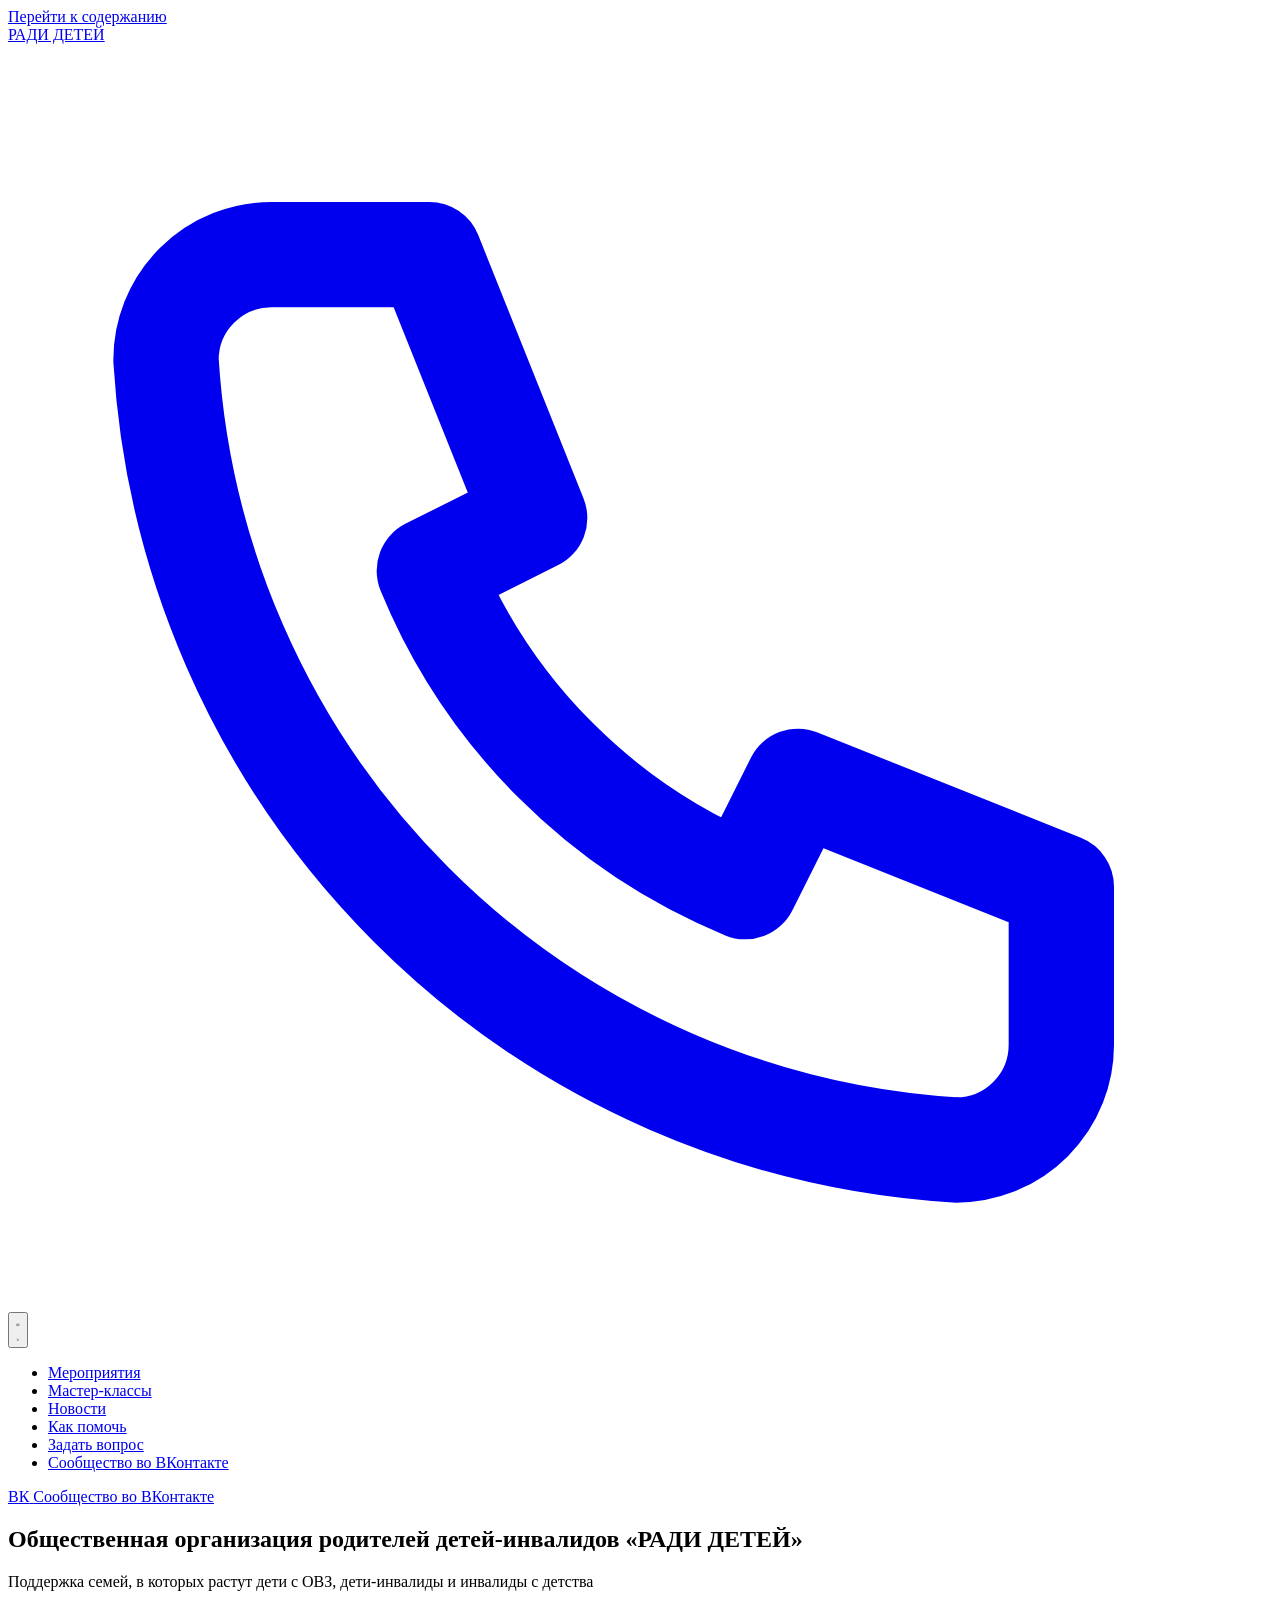
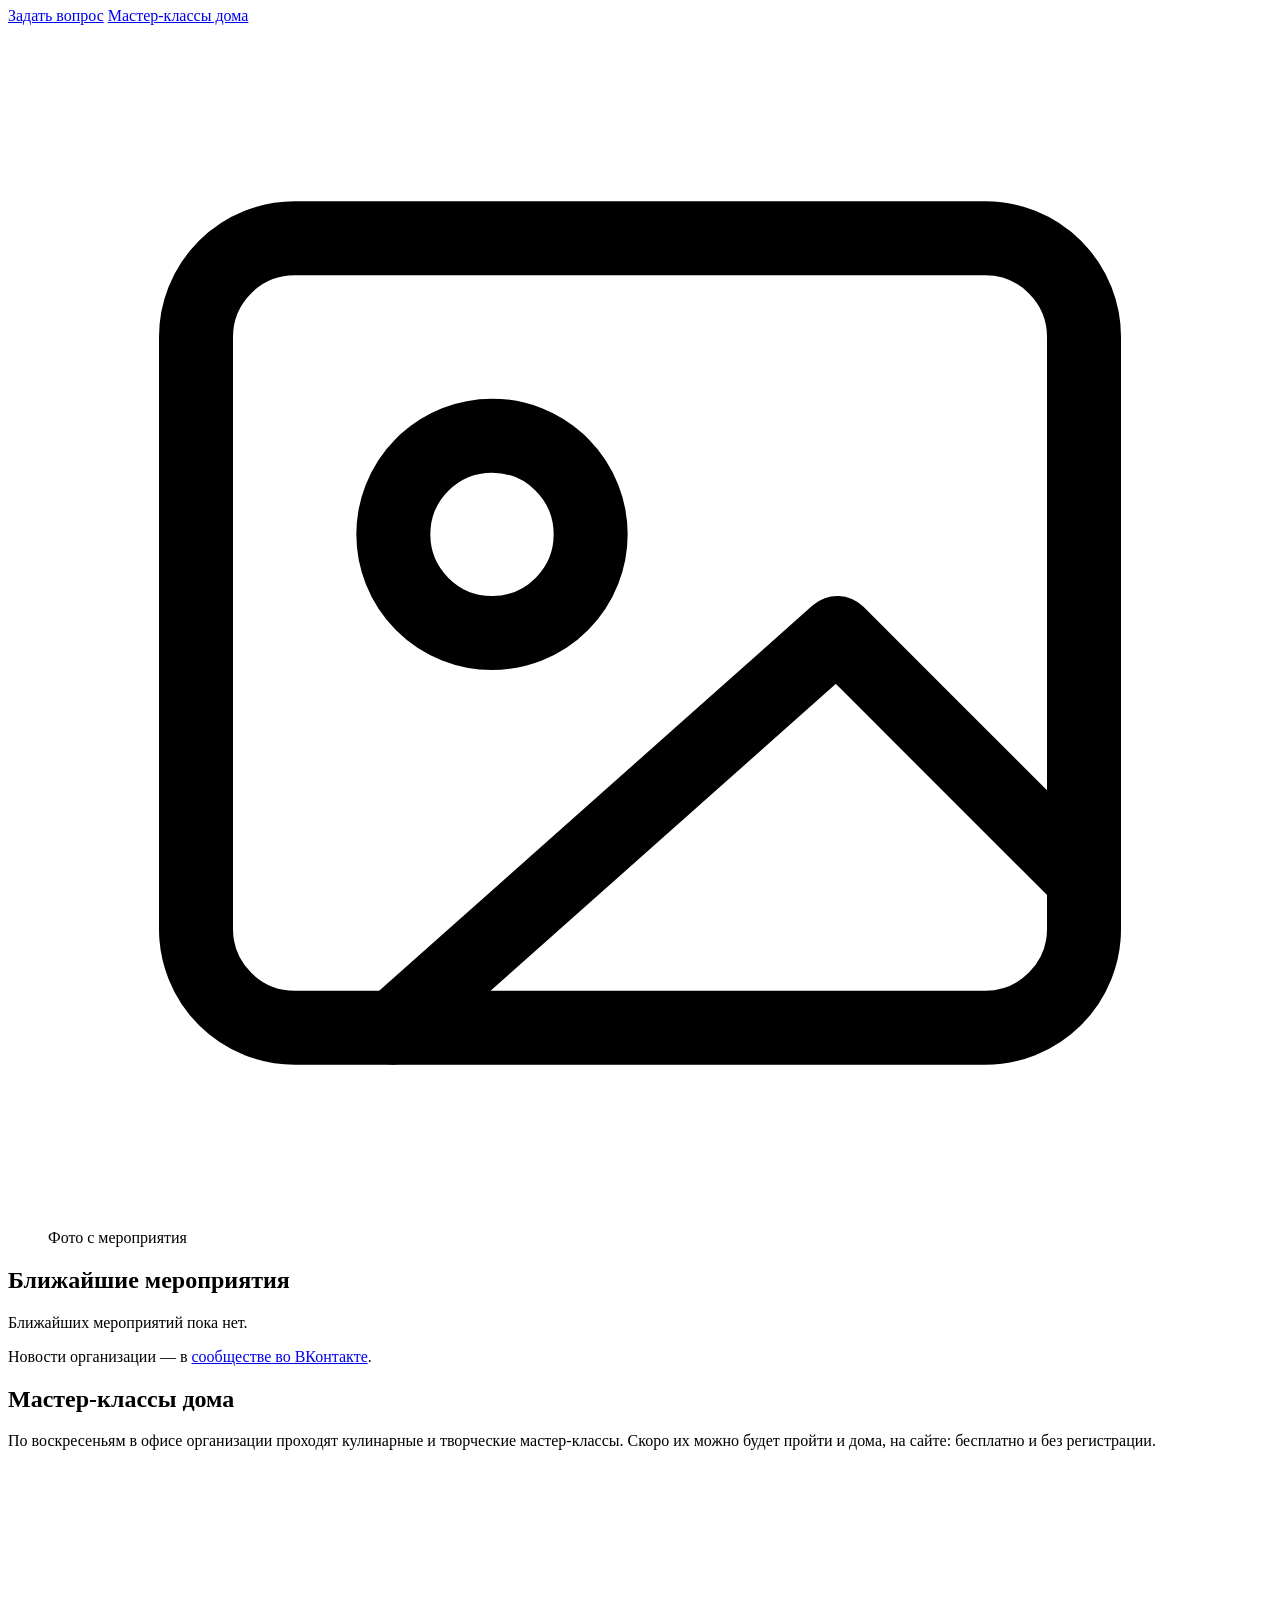
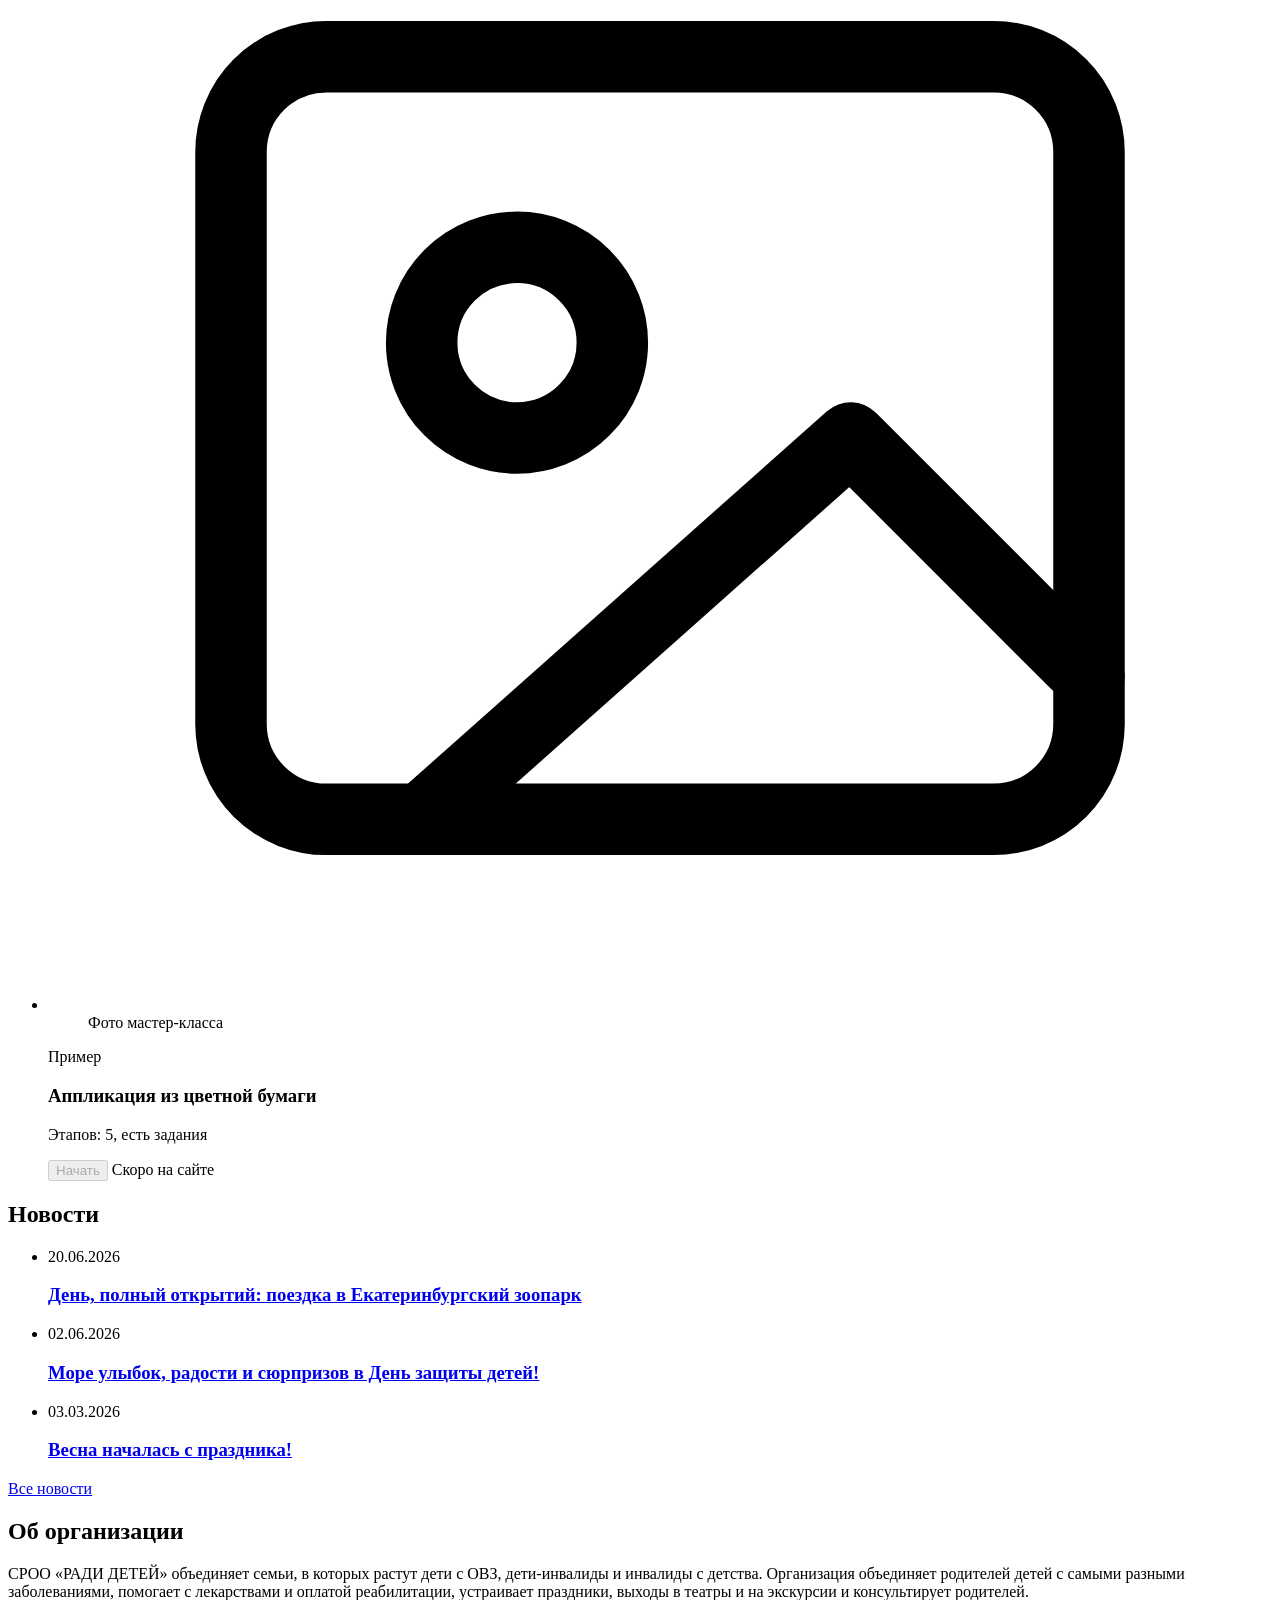
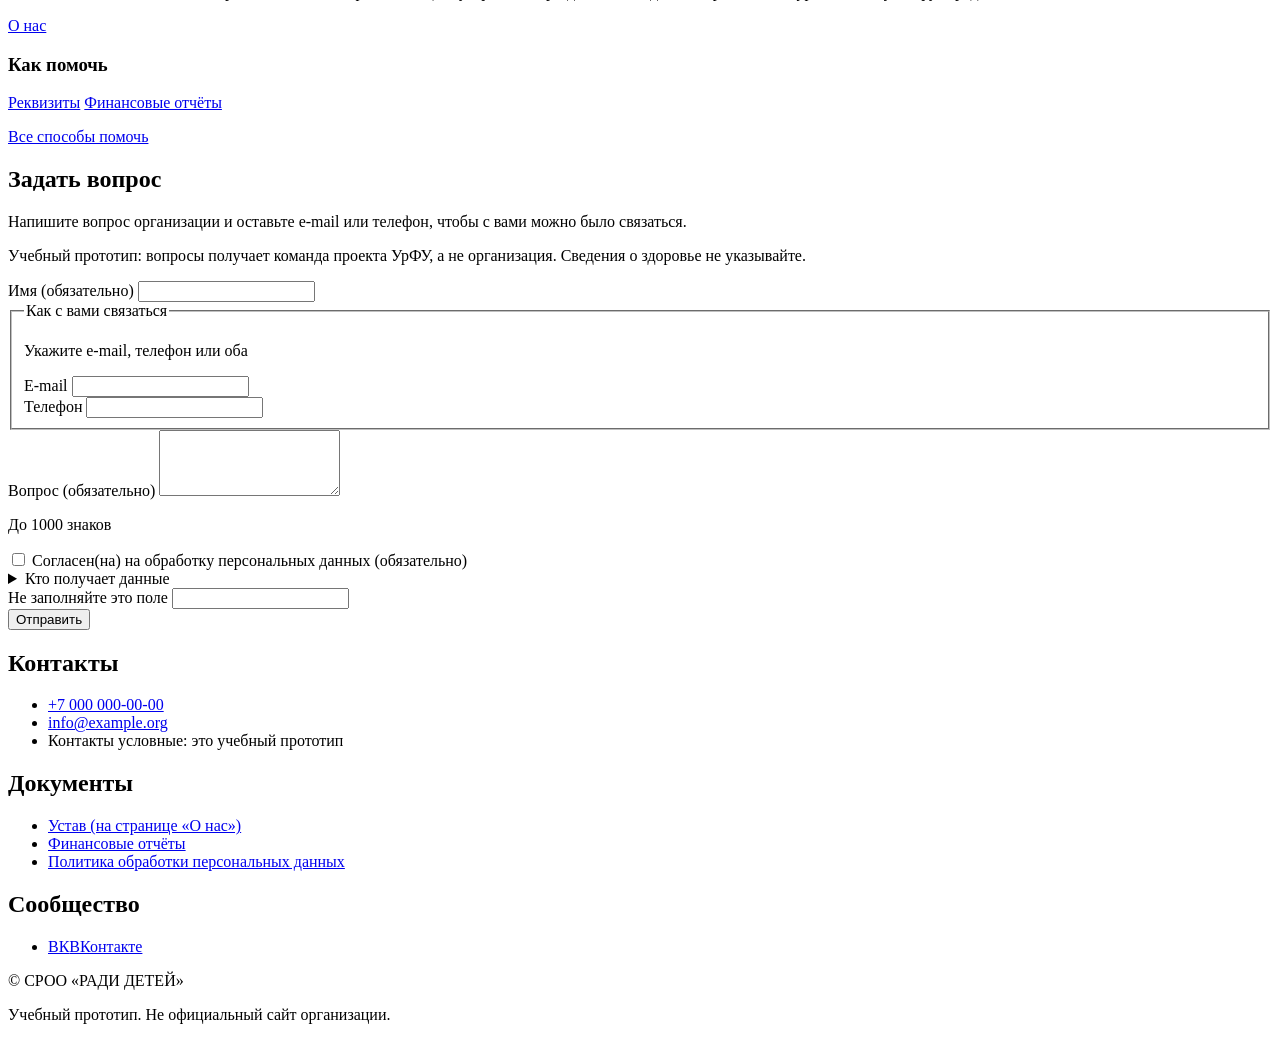
==== index.html @ 9aef6f82 "Итерация 4: форма отправляет вопрос в Google Таблицу и письмом, правила R5 и R6 Co-Authored-By: Clau" ====
<!doctype html>
<html lang="ru" class="no-js">
<head>
  <meta charset="utf-8">
  <meta name="viewport" content="width=device-width, initial-scale=1">
  <meta name="robots" content="noindex">
  <title>РАДИ ДЕТЕЙ — общественная организация родителей детей-инвалидов (учебный прототип)</title>
  <meta name="description" content="Учебный прототип главной страницы СРОО «РАДИ ДЕТЕЙ»: о поддержке семей, мастер-классах, новостях и форма вопроса.">
  <link rel="preload" href="fonts/golos-cyrillic.woff2" as="font" type="font/woff2" crossorigin>
  <link rel="icon" href="favicon.svg" type="image/svg+xml">
  <link rel="stylesheet" href="styles.css">
  <script>document.documentElement.classList.replace('no-js', 'js');</script>
  <script src="script.js" defer></script>
</head>
<body>
  <a class="skip-link" href="#main">Перейти к содержанию</a>

  <!-- 5.1 Шапка -->
  <header class="header" id="top">
    <div class="container header__bar">
      <a class="logo" href="#top">РАДИ ДЕТЕЙ</a>
      <a class="icon-button header__call" href="tel:+70000000000" aria-label="Позвонить: +7 000 000-00-00">
        <svg viewBox="0 0 24 24" fill="none" stroke="currentColor" stroke-width="2" stroke-linecap="round" stroke-linejoin="round" aria-hidden="true"><path d="M5 4h3l2 5-2 1a11 11 0 0 0 6 6l1-2 5 2v3a2 2 0 0 1-2 2A16 16 0 0 1 3 6a2 2 0 0 1 2-2z"/></svg>
      </a>
      <button class="icon-button menu-button" type="button" aria-expanded="false" aria-controls="nav" aria-label="Меню">
        <svg class="menu-button__open" viewBox="0 0 24 24" fill="none" stroke="currentColor" stroke-width="2" stroke-linecap="round" aria-hidden="true"><path d="M4 7h16M4 12h16M4 17h16"/></svg>
        <svg class="menu-button__close" viewBox="0 0 24 24" fill="none" stroke="currentColor" stroke-width="2" stroke-linecap="round" aria-hidden="true" hidden><path d="M6 6l12 12M18 6L6 18"/></svg>
      </button>
      <nav class="nav" id="nav" aria-label="Разделы страницы">
        <ul class="nav__list">
          <li><a href="#meropriyatiya">Мероприятия</a></li>
          <li><a href="#master-klassy">Мастер-классы</a></li>
          <li><a href="#novosti">Новости</a></li>
          <li><a class="nav__help" href="#pomoch">Как помочь</a></li>
          <li><a href="#vopros">Задать вопрос</a></li>
          <li class="nav__vk"><a href="https://vk.com/sroo_radi_detey">Сообщество во ВКонтакте</a></li>
        </ul>
      </nav>
      <a class="header__vk vk-link" href="https://vk.com/sroo_radi_detey">
        <span class="vk-badge" aria-hidden="true">ВК</span>
        <span class="visually-hidden">Сообщество во ВКонтакте</span>
      </a>
    </div>
  </header>

  <main id="main">
    <!-- 5.3 Первый экран -->
    <section class="container hero" aria-labelledby="hero-title">
      <div class="hero__text">
        <h1 id="hero-title">Общественная организация родителей <span class="nowrap">детей-инвалидов</span> <span class="nowrap">«РАДИ ДЕТЕЙ»</span></h1>
        <p class="muted text">Поддержка семей, в которых растут дети с ОВЗ, дети-инвалиды и инвалиды с детства</p>
        <div class="hero__actions">
          <a class="button button--primary button--wide-mobile" href="#vopros">Задать вопрос</a>
          <a class="button button--secondary button--wide-mobile" href="#master-klassy">Мастер-классы дома</a>
        </div>
      </div>
      <figure class="photo">
        <svg viewBox="0 0 24 24" fill="none" stroke="currentColor" stroke-width="1.5" stroke-linecap="round" stroke-linejoin="round" aria-hidden="true"><rect x="3" y="4" width="18" height="16" rx="2"/><circle cx="9" cy="10" r="2"/><path d="M21 17l-5-5-9 8"/></svg>
        <figcaption class="small">Фото с мероприятия</figcaption>
      </figure>
    </section>

    <!-- 5.4 Раздел: пустое состояние -->
    <section class="container" id="meropriyatiya" aria-labelledby="events-title">
      <h2 class="section__title" id="events-title">Ближайшие мероприятия</h2>
      <div class="empty">
        <p>Ближайших мероприятий пока нет.</p>
        <p>Новости организации — в <a href="https://vk.com/sroo_radi_detey">сообществе во ВКонтакте</a>.</p>
      </div>
    </section>

    <!-- 5.4 Раздел с карточкой мастер-класса -->
    <section class="container" id="master-klassy" aria-labelledby="mk-title">
      <h2 class="section__title" id="mk-title">Мастер-классы дома</h2>
      <p class="text section__lead">По воскресеньям в офисе организации проходят кулинарные и творческие мастер-классы. Скоро их можно будет пройти и дома, на сайте: бесплатно и без регистрации.</p>
      <ul class="cards">
        <li class="card">
          <figure class="photo">
            <svg viewBox="0 0 24 24" fill="none" stroke="currentColor" stroke-width="1.5" stroke-linecap="round" stroke-linejoin="round" aria-hidden="true"><rect x="3" y="4" width="18" height="16" rx="2"/><circle cx="9" cy="10" r="2"/><path d="M21 17l-5-5-9 8"/></svg>
            <figcaption class="small">Фото мастер-класса</figcaption>
          </figure>
          <span class="card__label small">Пример</span>
          <h3>Аппликация из цветной бумаги</h3>
          <p class="small muted">Этапов: 5, есть задания</p>
          <div class="card__action">
            <button class="button button--secondary" type="button" disabled>Начать</button>
            <span class="small muted">Скоро на сайте</span>
          </div>
        </li>
      </ul>
    </section>

    <div class="container split">
      <!-- 5.4 Раздел: список новостей -->
      <section id="novosti" aria-labelledby="news-title">
        <h2 class="section__title" id="news-title">Новости</h2>
        <ul class="news">
          <li class="news__item">
            <time class="small muted" datetime="2026-06-20">20.06.2026</time>
            <h3><a href="http://deti-invalid.ru/news/%d0%b4%d0%b5%d0%bd%d1%8c-%d0%bf%d0%be%d0%bb%d0%bd%d1%8b%d0%b9-%d0%be%d1%82%d0%ba%d1%80%d1%8b%d1%82%d0%b8%d0%b9-%d0%bf%d0%be%d0%b5%d0%b7%d0%b4%d0%ba%d0%b0-%d0%b2-%d0%b5%d0%ba%d0%b0%d1%82%d0%b5%d1%80/">День, полный открытий: поездка в Екатеринбургский зоопарк</a></h3>
          </li>
          <li class="news__item">
            <time class="small muted" datetime="2026-06-02">02.06.2026</time>
            <h3><a href="http://deti-invalid.ru/news/more-ulybok-radosti-i-syurprizov-v-den-zashhity-detej/">Море улыбок, радости и сюрпризов в День защиты детей!</a></h3>
          </li>
          <li class="news__item">
            <time class="small muted" datetime="2026-03-03">03.03.2026</time>
            <h3><a href="http://deti-invalid.ru/news/vesna-nachalas-s-prazdnika/">Весна началась с праздника!</a></h3>
          </li>
        </ul>
        <p class="section__more"><a href="http://deti-invalid.ru/category/news/">Все новости</a></p>
      </section>

      <!-- 5.6 Блок «Об организации» -->
      <section class="about" id="ob-organizacii" aria-labelledby="about-title">
        <h2 id="about-title">Об организации</h2>
        <p class="text">СРОО «РАДИ ДЕТЕЙ» объединяет семьи, в которых растут дети с ОВЗ, дети-инвалиды и инвалиды с детства. Организация объединяет родителей детей с самыми разными заболеваниями, помогает с лекарствами и оплатой реабилитации, устраивает праздники, выходы в театры и на экскурсии и консультирует родителей.</p>
        <p><a href="http://deti-invalid.ru/about/">О нас</a></p>
        <h3 id="pomoch">Как помочь</h3>
        <p class="about__links">
          <a href="http://deti-invalid.ru/rekvizity/">Реквизиты</a>
          <a href="http://deti-invalid.ru/finansovye-otchyoty/">Финансовые отчёты</a>
        </p>
        <a class="button button--primary" href="http://deti-invalid.ru/help/">Все способы помочь</a>
      </section>
    </div>

    <!-- 5.7 Форма «Задать вопрос» -->
    <section class="container question" id="vopros" aria-labelledby="q-title">
      <div class="question__intro">
        <h2 id="q-title">Задать вопрос</h2>
        <p class="text">Напишите вопрос организации и оставьте e-mail или телефон, чтобы с вами можно было связаться.</p>
        <p class="text small muted">Учебный прототип: вопросы получает команда проекта УрФУ, а не организация. Сведения о здоровье не указывайте.</p>
      </div>

      <form class="form" id="question-form" novalidate>
        <div class="field">
          <label for="name">Имя <span class="small muted">(обязательно)</span></label>
          <input class="input" id="name" name="name" type="text" autocomplete="name" maxlength="100" required>
          <p class="error" id="name-error" hidden></p>
        </div>

        <fieldset class="contacts" aria-describedby="contacts-hint">
          <legend>Как с вами связаться</legend>
          <p class="field__hint small" id="contacts-hint">Укажите e-mail, телефон или оба</p>
          <div class="contacts__fields">
            <div class="field">
              <label for="email">E-mail</label>
              <input class="input" id="email" name="email" type="email" autocomplete="email" inputmode="email" maxlength="254">
              <p class="error" id="email-error" hidden></p>
            </div>
            <div class="field">
              <label for="phone">Телефон</label>
              <input class="input" id="phone" name="phone" type="tel" autocomplete="tel" inputmode="tel" maxlength="30">
              <p class="error" id="phone-error" hidden></p>
            </div>
          </div>
          <p class="error" id="contacts-error" hidden></p>
        </fieldset>

        <div class="field">
          <label for="message">Вопрос <span class="small muted">(обязательно)</span></label>
          <textarea class="input" id="message" name="message" rows="4" maxlength="1000" required aria-describedby="message-hint"></textarea>
          <p class="field__hint small" id="message-hint">До 1000 знаков</p>
          <p class="error" id="message-error" hidden></p>
        </div>

        <div class="field">
          <div class="consent">
            <input type="checkbox" id="consent" name="consent" value="yes" required>
            <label for="consent">Согласен(на) на обработку персональных данных <span class="small muted">(обязательно)</span></label>
          </div>
          <details class="details small">
            <summary>Кто получает данные</summary>
            <p>Вопросы получает команда учебного проекта УрФУ, а не организация. Данные нужны только для проверки формы и удаляются после занятия.</p>
          </details>
          <p class="error" id="consent-error" hidden></p>
        </div>

        <div class="trap" aria-hidden="true">
          <label for="website">Не заполняйте это поле</label>
          <input id="website" name="website" type="text" tabindex="-1" autocomplete="off">
        </div>

        <button class="button button--primary button--wide-mobile" type="submit">Отправить</button>
        <div class="status" id="form-status" role="status" aria-live="polite"></div>
      </form>
    </section>
  </main>

  <!-- 5.8 Подвал -->
  <footer class="footer">
    <div class="container">
      <div class="footer__cols">
        <section aria-labelledby="f-contacts">
          <h2 class="h3" id="f-contacts">Контакты</h2>
          <ul>
            <li><a href="tel:+70000000000">+7 000 000-00-00</a></li>
            <li><a href="mailto:info@example.org">info@example.org</a></li>
            <li class="small muted">Контакты условные: это учебный прототип</li>
          </ul>
        </section>
        <section aria-labelledby="f-docs">
          <h2 class="h3" id="f-docs">Документы</h2>
          <ul>
            <li><a href="http://deti-invalid.ru/about/">Устав (на странице «О нас»)</a></li>
            <li><a href="http://deti-invalid.ru/finansovye-otchyoty/">Финансовые отчёты</a></li>
            <li><a href="http://deti-invalid.ru/politika-obrabotki-personalnyx-dannyx/">Политика обработки персональных данных</a></li>
          </ul>
        </section>
        <section aria-labelledby="f-community">
          <h2 class="h3" id="f-community">Сообщество</h2>
          <ul>
            <li><a class="vk-link" href="https://vk.com/sroo_radi_detey"><span class="vk-badge" aria-hidden="true">ВК</span>ВКонтакте</a></li>
          </ul>
        </section>
      </div>
      <div class="footer__bottom small">
        <p>© СРОО «РАДИ ДЕТЕЙ»</p>
        <p>Учебный прототип. Не официальный сайт организации.</p>
      </div>
    </div>
  </footer>
</body>
</html>
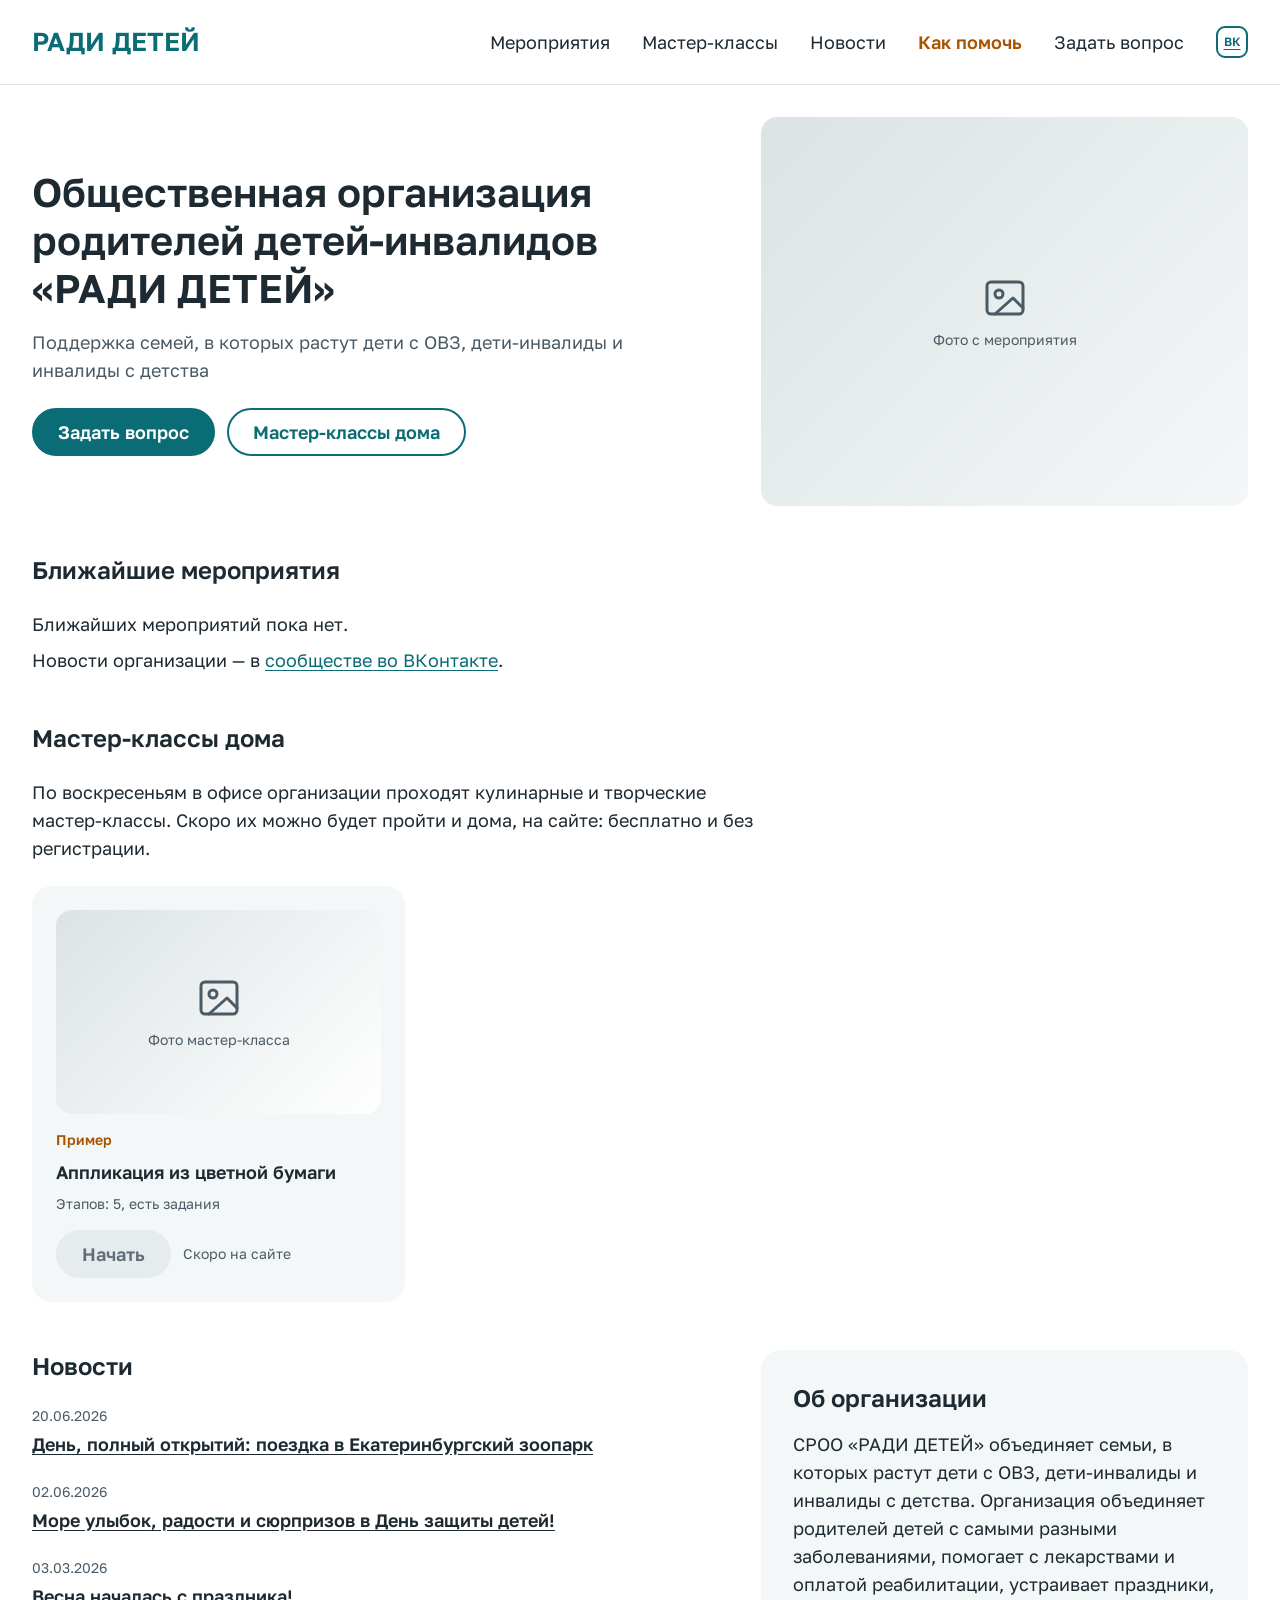
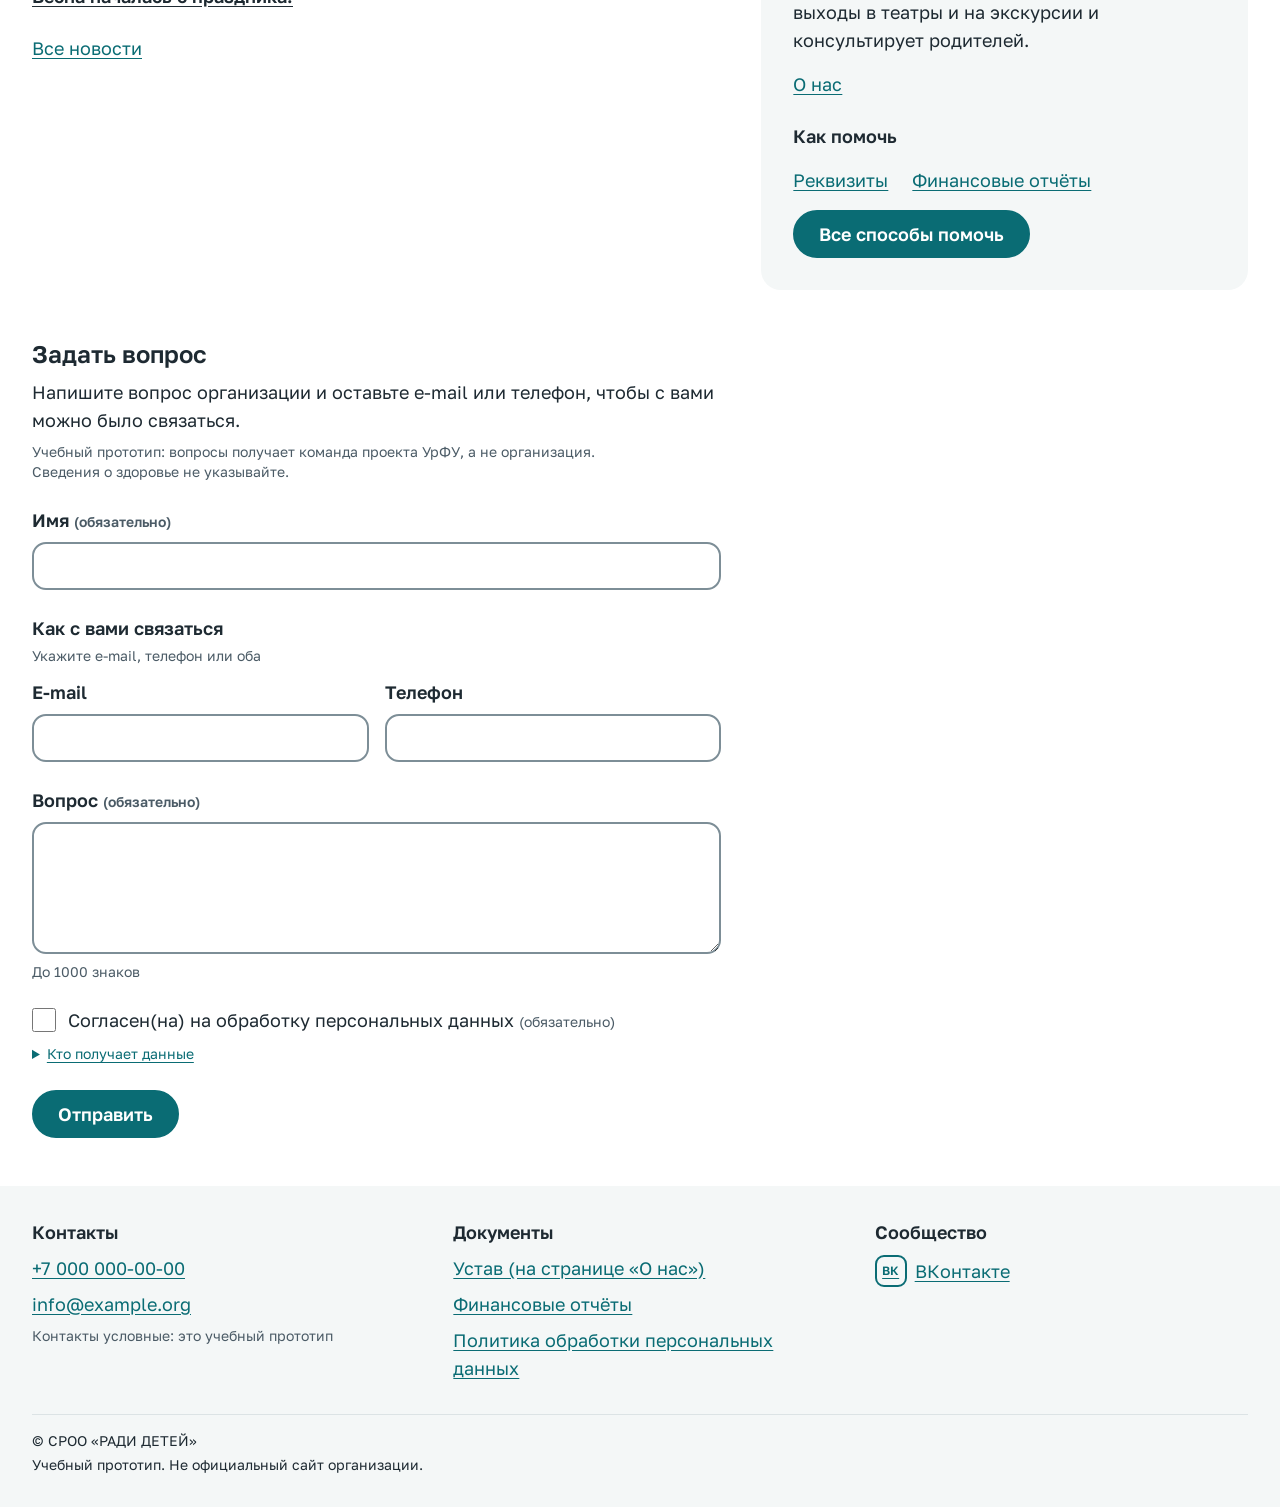
==== commit 7a21b679: "Итерации 2 и 3: компоненты, главная и исправления после проверки, правила R1–R4 Co-Authored-By: Clau" ====
--- a/index.html
+++ b/index.html
@@ -136,7 +136,7 @@
       <form class="form" id="question-form" novalidate>
         <div class="field">
           <label for="name">Имя <span class="small muted">(обязательно)</span></label>
-          <input class="input" id="name" name="name" type="text" autocomplete="name" maxlength="100" required>
+          <input class="input" id="name" name="name" type="text" autocomplete="name" required>
           <p class="error" id="name-error" hidden></p>
         </div>
 
@@ -146,12 +146,12 @@
           <div class="contacts__fields">
             <div class="field">
               <label for="email">E-mail</label>
-              <input class="input" id="email" name="email" type="email" autocomplete="email" inputmode="email" maxlength="254">
+              <input class="input" id="email" name="email" type="email" autocomplete="email" inputmode="email">
               <p class="error" id="email-error" hidden></p>
             </div>
             <div class="field">
               <label for="phone">Телефон</label>
-              <input class="input" id="phone" name="phone" type="tel" autocomplete="tel" inputmode="tel" maxlength="30">
+              <input class="input" id="phone" name="phone" type="tel" autocomplete="tel" inputmode="tel">
               <p class="error" id="phone-error" hidden></p>
             </div>
           </div>
--- a/styles.css
+++ b/styles.css
@@ -0,0 +1,893 @@
+/* Стандарт: STANDARD.md. Цвета только переменными из :root (раздел 4). */
+
+@font-face {
+  font-family: "Golos Text";
+  font-style: normal;
+  font-weight: 400 700;
+  font-display: swap;
+  src: url("fonts/golos-cyrillic.woff2") format("woff2");
+  unicode-range: U+0301, U+0400-045F, U+0490-0491, U+04B0-04B1, U+2116;
+}
+
+@font-face {
+  font-family: "Golos Text";
+  font-style: normal;
+  font-weight: 400 700;
+  font-display: swap;
+  src: url("fonts/golos-latin.woff2") format("woff2");
+  unicode-range: U+0000-00FF, U+0131, U+0152-0153, U+02BB-02BC, U+02C6, U+02DA, U+02DC, U+0304, U+0308, U+0329,
+    U+2000-206F, U+20AC, U+2122, U+2191, U+2193, U+2212, U+2215, U+FEFF, U+FFFD;
+}
+
+:root {
+  --main: #0A6C74;
+  --main-dark: #07535A;
+  --accent: #A85300;
+  --text: #1E2A32;
+  --text-muted: #4B5B66;
+  --border: #7D8E97;
+  --surface: #F4F7F7;
+  --line: #DCE3E5;
+  --success: #1B7A3A;
+  --success-bg: #E9F5EE;
+  --error: #B42318;
+  --error-bg: #FBEDEC;
+  --disabled-bg: #E6EBEC;
+  --disabled-text: #5F6E77;
+  --white: #FFFFFF;
+
+  --space-4: 0.25rem;
+  --space-8: 0.5rem;
+  --space-12: 0.75rem;
+  --space-16: 1rem;
+  --space-24: 1.5rem;
+  --space-32: 2rem;
+  --space-48: 3rem;
+
+  --radius-button: 24px;
+  --radius-card: 20px;
+  --radius-photo: 16px;
+  --radius-field: 14px;
+
+  --gutter: 16px;
+  --pad: 16px;
+
+  --font: "Golos Text", Arial, sans-serif;
+}
+
+@media (min-width: 768px) {
+  :root {
+    --gutter: 24px;
+    --pad: 32px;
+  }
+}
+
+@media (min-width: 1280px) {
+  :root {
+    --gutter: 48px;
+  }
+}
+
+/* ---------- основа ---------- */
+
+*,
+*::before,
+*::after {
+  box-sizing: border-box;
+}
+
+html {
+  -webkit-text-size-adjust: 100%;
+  text-size-adjust: 100%;
+}
+
+@media (prefers-reduced-motion: no-preference) {
+  html {
+    scroll-behavior: smooth;
+  }
+}
+
+body {
+  margin: 0;
+  background: var(--white);
+  color: var(--text);
+  font-family: var(--font);
+  font-size: 1rem;
+  line-height: 1.5rem;
+  font-weight: 400;
+  overflow-wrap: anywhere;
+}
+
+h1,
+h2,
+h3,
+p,
+ul,
+ol,
+figure,
+fieldset {
+  margin: 0;
+}
+
+ul {
+  padding: 0;
+  list-style: none;
+}
+
+img,
+svg {
+  display: block;
+}
+
+/* R1: атрибут hidden всегда скрывает элемент, правила display его не перебивают */
+[hidden] {
+  display: none !important;
+}
+
+/* R2: название и слова через дефис в заголовках не рвутся */
+.nowrap {
+  white-space: nowrap;
+}
+
+a {
+  color: var(--main);
+  text-decoration: underline;
+  text-underline-offset: 3px;
+}
+
+@media (hover: hover) {
+  a:hover {
+    color: var(--main-dark);
+  }
+}
+
+:focus-visible,
+.is-focus {
+  outline: 3px solid var(--main-dark);
+  outline-offset: 2px;
+}
+
+[id] {
+  scroll-margin-top: var(--space-16);
+}
+
+.visually-hidden {
+  position: absolute !important;
+  width: 1px;
+  height: 1px;
+  padding: 0;
+  margin: -1px;
+  overflow: hidden;
+  clip: rect(0 0 0 0);
+  white-space: nowrap;
+  border: 0;
+}
+
+.skip-link {
+  position: absolute;
+  left: var(--pad);
+  top: -100px;
+  z-index: 10;
+  padding: var(--space-8) var(--space-16);
+  background: var(--white);
+  border-radius: var(--radius-field);
+}
+
+.skip-link:focus {
+  top: var(--space-8);
+}
+
+.container {
+  width: 100%;
+  max-width: calc(1440px + 2 * var(--pad));
+  margin-inline: auto;
+  padding-inline: var(--pad);
+}
+
+/* ---------- типографика (раздел 3) ---------- */
+
+h1,
+.h1 {
+  font-size: 1.875rem;
+  line-height: 2.375rem;
+  font-weight: 600;
+}
+
+h2,
+.h2 {
+  font-size: 1.25rem;
+  line-height: 1.75rem;
+  font-weight: 600;
+}
+
+h3,
+.h3 {
+  font-size: 1rem;
+  line-height: 1.5rem;
+  font-weight: 600;
+}
+
+.small {
+  font-size: 0.875rem;
+  line-height: 1.25rem;
+}
+
+.muted {
+  color: var(--text-muted);
+}
+
+.text {
+  max-width: 66ch;
+}
+
+@media (min-width: 1024px) {
+  body {
+    font-size: 1.125rem;
+    line-height: 1.75rem;
+  }
+
+  h1,
+  .h1 {
+    font-size: 2.5rem;
+    line-height: 3rem;
+  }
+
+  h2,
+  .h2 {
+    font-size: 1.5rem;
+    line-height: 2rem;
+  }
+
+  h3,
+  .h3 {
+    font-size: 1.125rem;
+    line-height: 1.75rem;
+  }
+
+  .small {
+    font-size: 0.875rem;
+    line-height: 1.25rem;
+  }
+}
+
+/* ---------- 5.2 кнопка ---------- */
+
+.button {
+  display: inline-flex;
+  align-items: center;
+  justify-content: center;
+  gap: var(--space-8);
+  min-height: 48px;
+  padding: var(--space-8) var(--space-24);
+  border: 2px solid var(--main);
+  border-radius: var(--radius-button);
+  font: inherit;
+  font-weight: 600;
+  text-align: center;
+  text-decoration: none;
+  cursor: pointer;
+}
+
+.button--primary {
+  background: var(--main);
+  color: var(--white);
+}
+
+.button--secondary {
+  background: var(--white);
+  color: var(--main);
+}
+
+.button--primary:active,
+.button--primary.is-active {
+  background: var(--main-dark);
+  border-color: var(--main-dark);
+  color: var(--white);
+}
+
+.button--secondary:active,
+.button--secondary.is-active {
+  background: var(--surface);
+  color: var(--main);
+}
+
+@media (hover: hover) {
+  .button--primary:hover,
+  .button--primary.is-hover {
+    background: var(--main-dark);
+    border-color: var(--main-dark);
+    color: var(--white);
+  }
+
+  .button--secondary:hover,
+  .button--secondary.is-hover {
+    background: var(--surface);
+    color: var(--main);
+  }
+}
+
+.button:disabled,
+.button[aria-disabled="true"] {
+  background: var(--disabled-bg);
+  border-color: var(--disabled-bg);
+  color: var(--disabled-text);
+  cursor: not-allowed;
+}
+
+@media (max-width: 767px) {
+  .button--wide-mobile {
+    width: 100%;
+  }
+}
+
+/* ---------- 5.1 шапка ---------- */
+
+.header {
+  border-bottom: 1px solid var(--line);
+}
+
+.header__bar {
+  display: flex;
+  flex-wrap: wrap;
+  align-items: center;
+  column-gap: var(--space-8);
+  min-height: 60px;
+}
+
+.nav {
+  flex-basis: 100%;
+}
+
+.logo {
+  margin-right: auto;
+  color: var(--main);
+  font-size: 1.1875rem;
+  line-height: 1.5rem;
+  font-weight: 600;
+  text-decoration: none;
+  white-space: nowrap;
+}
+
+.icon-button {
+  display: inline-flex;
+  align-items: center;
+  justify-content: center;
+  width: 44px;
+  height: 44px;
+  padding: 0;
+  border: 0;
+  border-radius: var(--radius-field);
+  background: transparent;
+  color: var(--text);
+  cursor: pointer;
+}
+
+@media (hover: hover) {
+  .icon-button:hover {
+    background: var(--surface);
+    color: var(--text);
+  }
+}
+
+.icon-button svg {
+  width: 24px;
+  height: 24px;
+}
+
+.nav__list {
+  display: flex;
+  flex-direction: column;
+  padding-block: var(--space-8) var(--space-16);
+}
+
+.nav__list a {
+  display: block;
+  padding-block: var(--space-12);
+  color: var(--text);
+  text-decoration: none;
+}
+
+@media (hover: hover) {
+  .nav__list a:hover {
+    text-decoration: underline;
+  }
+}
+
+.nav__list .nav__help {
+  color: var(--accent);
+  font-weight: 600;
+}
+
+.vk-link {
+  display: inline-flex;
+  align-items: center;
+  gap: var(--space-8);
+}
+
+.vk-badge {
+  display: inline-flex;
+  align-items: center;
+  justify-content: center;
+  width: 32px;
+  height: 32px;
+  border: 2px solid currentColor;
+  border-radius: 9px;
+  font-size: 0.75rem;
+  line-height: 1;
+  font-weight: 600;
+}
+
+.header__vk {
+  display: none;
+}
+
+/* меню прячется, только если работает JS */
+.js .nav {
+  display: none;
+}
+
+.js .nav.is-open {
+  display: block;
+}
+
+.no-js .menu-button {
+  display: none;
+}
+
+@media (min-width: 1280px) {
+  .header__bar {
+    min-height: 84px;
+    gap: var(--space-32);
+  }
+
+  .logo {
+    font-size: 1.625rem;
+    line-height: 2rem;
+    margin-right: 0;
+  }
+
+  .js .nav,
+  .nav {
+    display: block;
+    flex-basis: auto;
+    margin-left: auto;
+  }
+
+  .nav__list {
+    flex-direction: row;
+    gap: var(--space-32);
+    padding: 0;
+  }
+
+  .nav__list a {
+    padding-block: var(--space-8);
+  }
+
+  .menu-button,
+  .header__call {
+    display: none;
+  }
+
+  .header__vk {
+    display: inline-flex;
+  }
+
+  .nav__vk {
+    display: none;
+  }
+}
+
+/* ---------- разделы и сетка ---------- */
+
+main {
+  display: flex;
+  flex-direction: column;
+  gap: var(--space-48);
+  padding-block: var(--space-32) var(--space-48);
+}
+
+.section__title {
+  margin-bottom: var(--space-24);
+}
+
+.section__more {
+  margin-top: var(--space-24);
+}
+
+.section__lead {
+  margin-bottom: var(--space-24);
+}
+
+
+
+.empty {
+  display: flex;
+  flex-direction: column;
+  gap: var(--space-8);
+}
+
+/* ---------- 5.3 первый экран ---------- */
+
+.hero {
+  display: grid;
+  gap: var(--space-24);
+}
+
+.hero__text {
+  display: flex;
+  flex-direction: column;
+  gap: var(--space-16);
+}
+
+.hero__actions {
+  display: flex;
+  flex-wrap: wrap;
+  gap: var(--space-12);
+  margin-top: var(--space-8);
+}
+
+.photo {
+  display: flex;
+  flex-direction: column;
+  align-items: center;
+  justify-content: center;
+  gap: var(--space-8);
+  aspect-ratio: 16 / 10;
+  border-radius: var(--radius-photo);
+  background: linear-gradient(135deg, var(--line) 0%, var(--surface) 100%);
+  color: var(--text-muted);
+}
+
+.photo svg {
+  width: 48px;
+  height: 48px;
+}
+
+@media (min-width: 1024px) {
+  .hero {
+    grid-template-columns: 7fr 5fr;
+    align-items: center;
+    gap: var(--gutter);
+  }
+
+  .hero .photo {
+    aspect-ratio: 5 / 4;
+  }
+}
+
+/* ---------- 5.5 карточки ---------- */
+
+.cards {
+  display: grid;
+  gap: var(--gutter);
+}
+
+@media (min-width: 768px) {
+  .cards {
+    grid-template-columns: repeat(2, minmax(0, 1fr));
+  }
+}
+
+@media (min-width: 1280px) {
+  .cards {
+    grid-template-columns: repeat(3, minmax(0, 1fr));
+  }
+}
+
+.card {
+  display: flex;
+  flex-direction: column;
+  gap: var(--space-8);
+  padding: var(--space-16);
+  border-radius: var(--radius-card);
+  background: var(--surface);
+}
+
+.card .photo {
+  margin-bottom: var(--space-8);
+  background: linear-gradient(135deg, var(--line) 0%, var(--white) 100%);
+}
+
+.card__label {
+  align-self: flex-start;
+  color: var(--accent);
+  font-weight: 600;
+}
+
+.card__action {
+  display: flex;
+  flex-wrap: wrap;
+  align-items: center;
+  gap: var(--space-12);
+  margin-top: var(--space-8);
+}
+
+@media (min-width: 1024px) {
+  .card {
+    padding: var(--space-24);
+  }
+}
+
+.news {
+  display: flex;
+  flex-direction: column;
+  gap: var(--space-24);
+}
+
+.news__item {
+  display: flex;
+  flex-direction: column;
+  gap: var(--space-4);
+}
+
+.news__item h3 a {
+  color: var(--text);
+}
+
+@media (hover: hover) {
+  .news__item h3 a:hover {
+    color: var(--main);
+  }
+}
+
+/* ---------- новости и 5.6 «Об организации» ---------- */
+
+.split {
+  display: grid;
+  gap: var(--space-48);
+}
+
+@media (min-width: 1280px) {
+  .split {
+    grid-template-columns: 7fr 5fr;
+    gap: var(--gutter);
+    align-items: start;
+  }
+}
+
+.about {
+  display: flex;
+  flex-direction: column;
+  gap: var(--space-16);
+  padding: 20px;
+  border-radius: var(--radius-card);
+  background: var(--surface);
+}
+
+.about__links {
+  display: flex;
+  flex-wrap: wrap;
+  gap: var(--space-8) var(--space-24);
+}
+
+.about h3 {
+  margin-top: var(--space-8);
+}
+
+.about .button {
+  align-self: flex-start;
+}
+
+@media (min-width: 1024px) {
+  .about {
+    padding: var(--space-32);
+  }
+}
+
+/* ---------- 5.7 форма ---------- */
+
+.question {
+  display: flex;
+  flex-direction: column;
+  gap: var(--space-24);
+}
+
+@media (min-width: 1280px) {
+  /* форма шириной 7 колонок из 12 */
+  .question .form {
+    width: calc((100% - 11 * var(--gutter)) * 7 / 12 + 6 * var(--gutter));
+  }
+}
+
+.question__intro {
+  display: flex;
+  flex-direction: column;
+  gap: var(--space-8);
+}
+
+.form {
+  display: flex;
+  flex-direction: column;
+  gap: var(--space-24);
+}
+
+.field {
+  display: flex;
+  flex-direction: column;
+  gap: var(--space-8);
+}
+
+.field label,
+.contacts legend {
+  font-weight: 600;
+}
+
+.field__hint {
+  color: var(--text-muted);
+}
+
+.input {
+  width: 100%;
+  min-height: 48px;
+  padding: var(--space-8) var(--space-12);
+  border: 2px solid var(--border);
+  border-radius: var(--radius-field);
+  background: var(--white);
+  color: var(--text);
+  font: inherit;
+}
+
+textarea.input {
+  min-height: 96px;
+  resize: vertical;
+}
+
+.input[aria-invalid="true"] {
+  border-color: var(--error);
+}
+
+.error {
+  display: flex;
+  align-items: flex-start;
+  gap: var(--space-8);
+  color: var(--error);
+}
+
+.error svg,
+.status svg {
+  flex: none;
+  width: 20px;
+  height: 20px;
+  margin-top: 2px;
+}
+
+.contacts {
+  display: flex;
+  flex-direction: column;
+  gap: var(--space-12);
+  min-width: 0;
+  padding: 0;
+  border: 0;
+}
+
+.contacts legend {
+  padding: 0;
+  margin-bottom: var(--space-4);
+}
+
+.contacts__fields {
+  display: grid;
+  gap: var(--space-16);
+}
+
+@media (min-width: 768px) {
+  .contacts__fields {
+    grid-template-columns: repeat(2, minmax(0, 1fr));
+  }
+}
+
+.consent {
+  display: flex;
+  align-items: flex-start;
+  gap: var(--space-12);
+}
+
+.consent input {
+  flex: none;
+  width: 24px;
+  height: 24px;
+  margin: 2px 0 0;
+  accent-color: var(--main);
+}
+
+.consent label {
+  font-weight: 400;
+}
+
+.details summary {
+  padding-block: 2px;
+  color: var(--main);
+  text-decoration: underline;
+  text-underline-offset: 3px;
+  cursor: pointer;
+}
+
+.details p {
+  margin-top: var(--space-8);
+}
+
+.form .button {
+  align-self: flex-start;
+}
+
+.status {
+  display: flex;
+  align-items: flex-start;
+  gap: var(--space-8);
+  padding: var(--space-12) var(--space-16);
+  border-radius: var(--radius-field);
+}
+
+.status:empty {
+  display: none;
+}
+
+.status--success {
+  background: var(--success-bg);
+  color: var(--success);
+}
+
+.status--error {
+  background: var(--error-bg);
+  color: var(--error);
+}
+
+.trap {
+  position: absolute;
+  left: -10000px;
+  width: 1px;
+  height: 1px;
+  overflow: hidden;
+}
+
+/* ---------- 5.8 подвал ---------- */
+
+.footer {
+  background: var(--surface);
+  padding-block: var(--space-32);
+}
+
+.footer__cols {
+  display: grid;
+  gap: var(--space-24);
+}
+
+.footer__cols ul {
+  display: flex;
+  flex-direction: column;
+  gap: var(--space-8);
+  margin-top: var(--space-8);
+}
+
+.footer__bottom {
+  display: flex;
+  flex-direction: column;
+  gap: var(--space-4);
+  margin-top: var(--space-32);
+  padding-top: var(--space-16);
+  border-top: 1px solid var(--line);
+}
+
+@media (min-width: 1024px) {
+  .footer__cols {
+    grid-template-columns: repeat(3, minmax(0, 1fr));
+    gap: var(--gutter);
+  }
+}
+
+/* ---------- витрина компонентов ---------- */
+
+.demo {
+  display: flex;
+  flex-direction: column;
+  gap: var(--space-16);
+  padding-block: var(--space-24);
+  border-bottom: 1px solid var(--line);
+}
+
+.demo__row {
+  display: flex;
+  flex-wrap: wrap;
+  gap: var(--space-16);
+  align-items: center;
+}
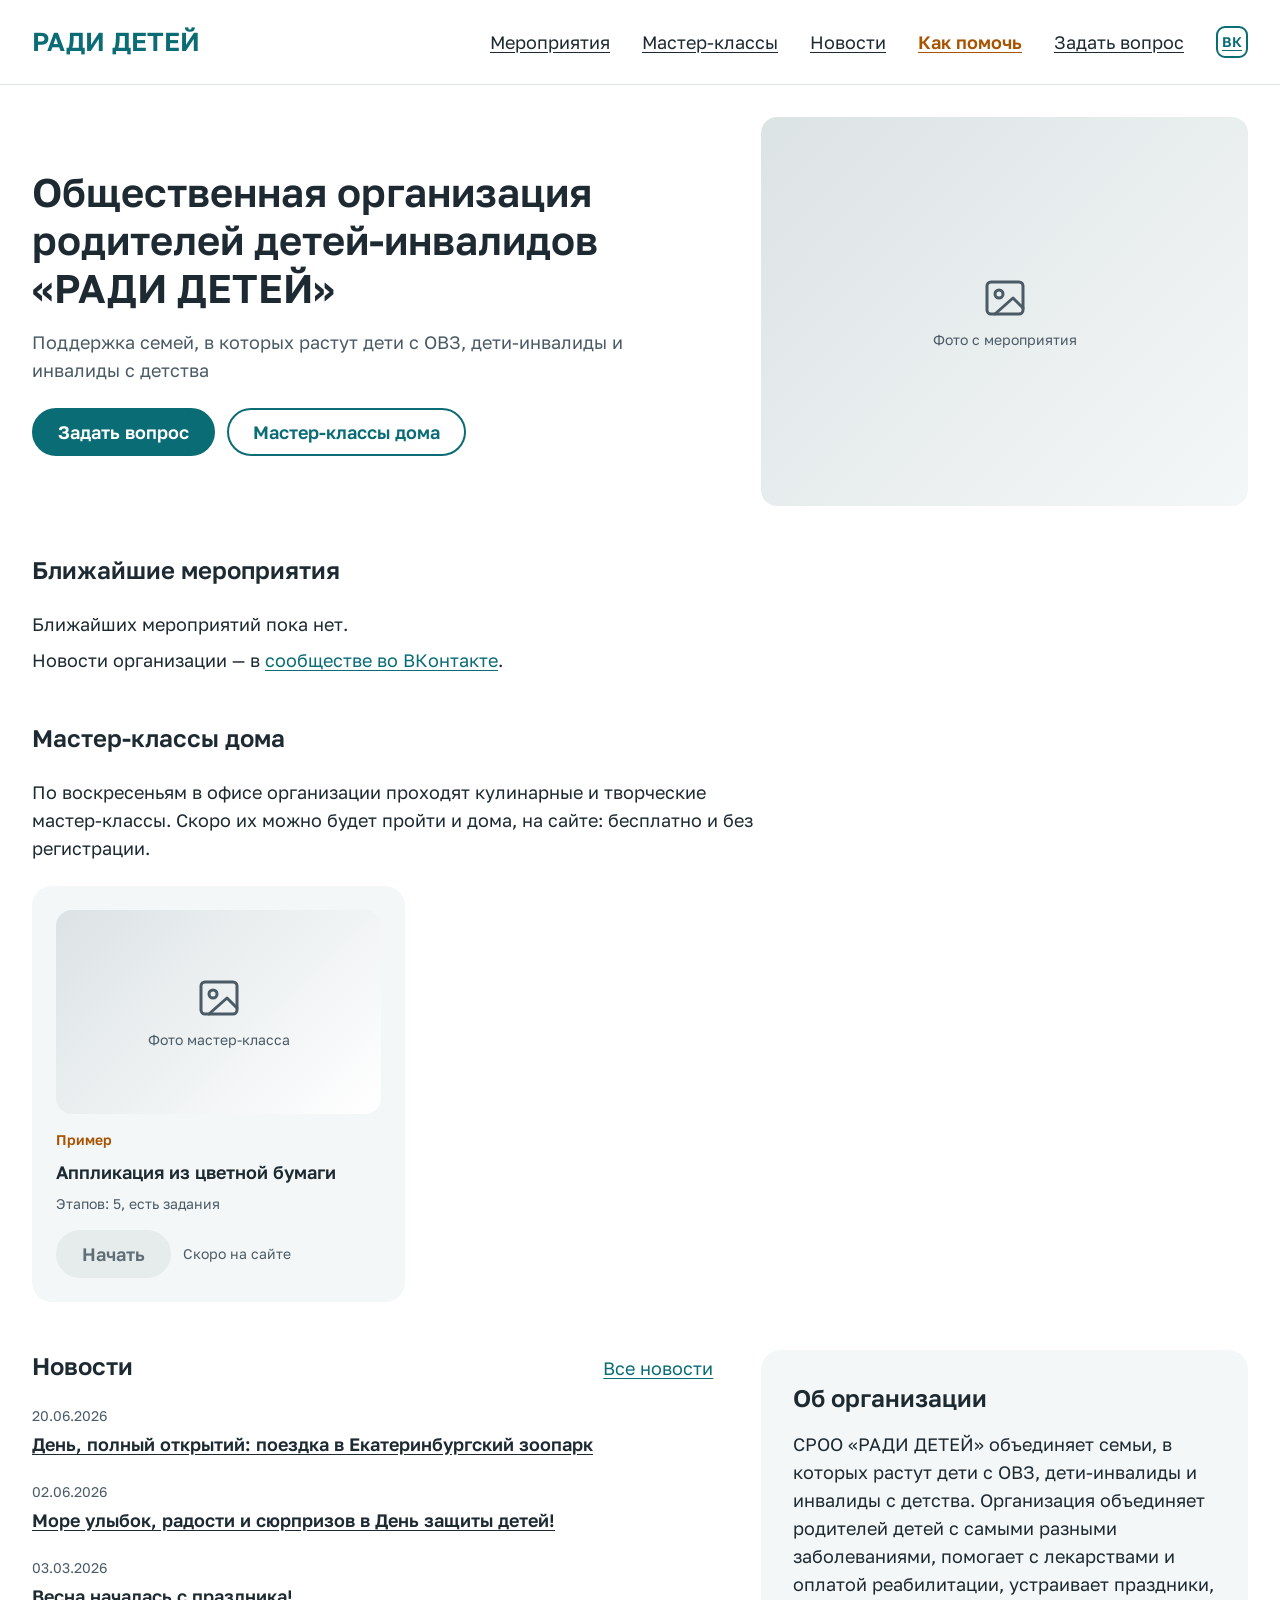
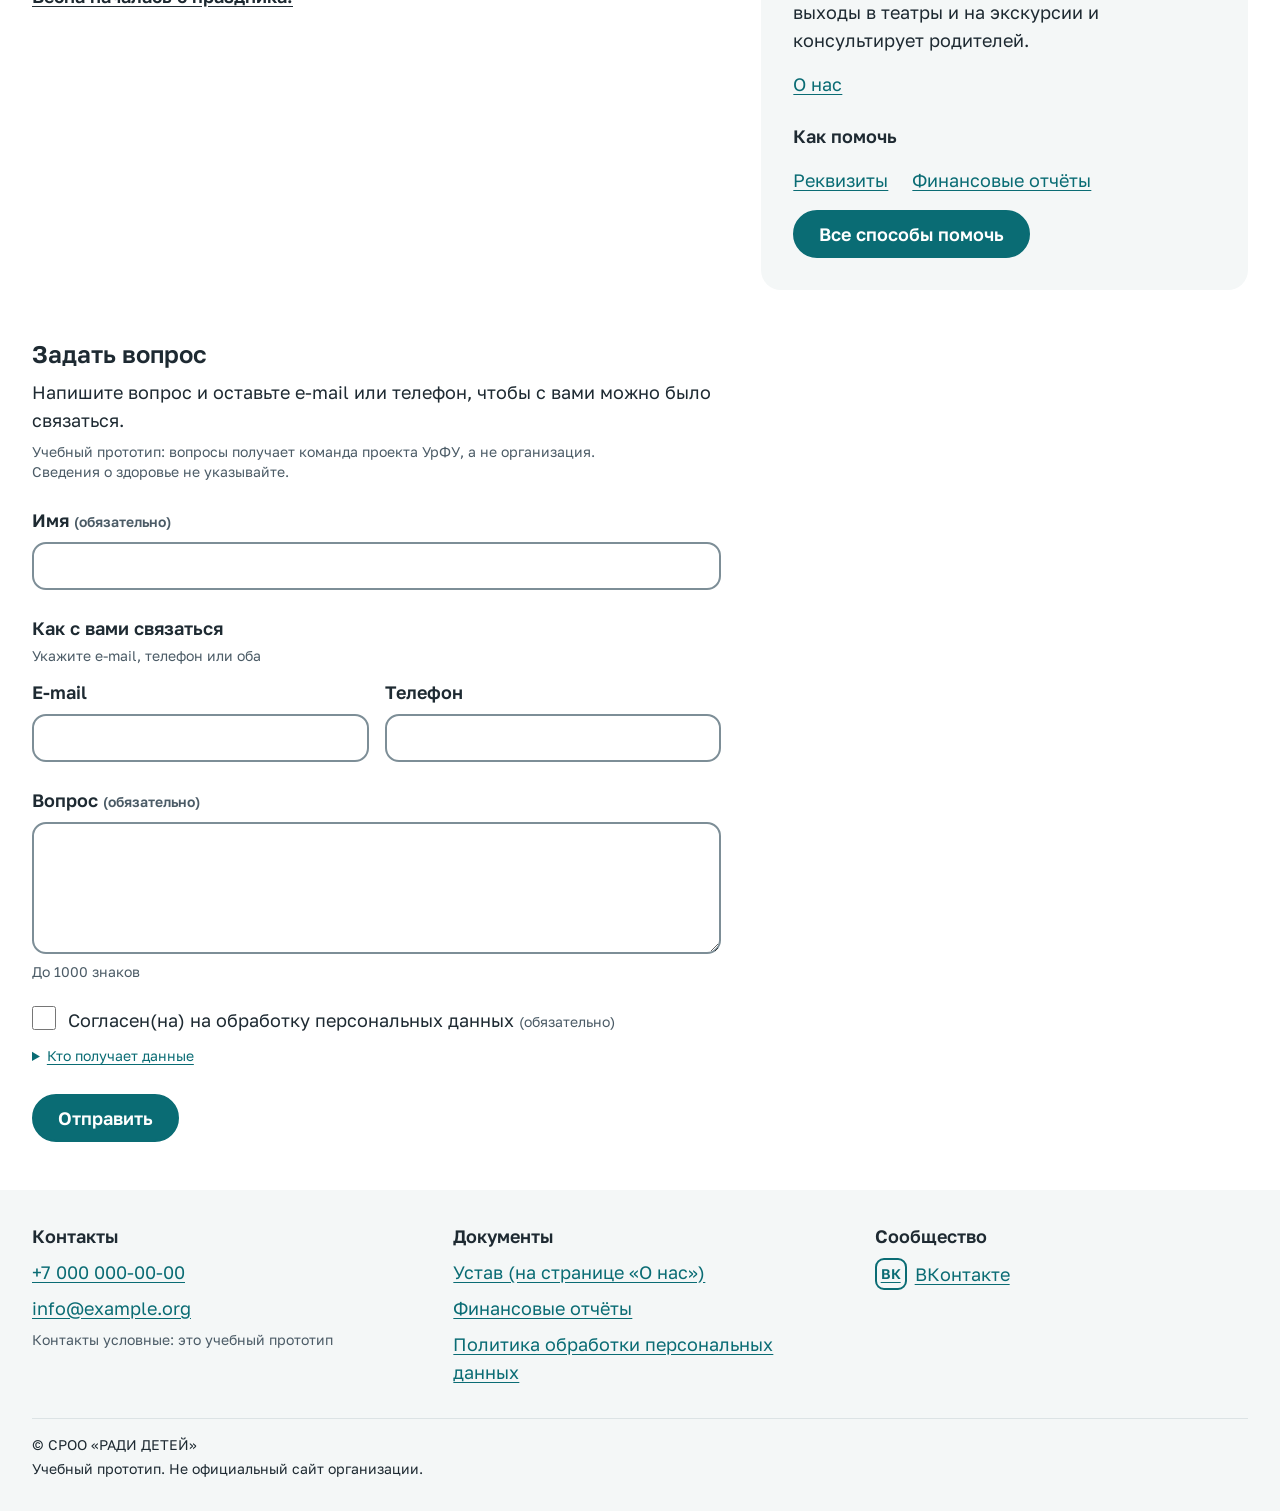
==== commit c0404519: "Итерация 8: исправления после проверки в новой сессии, правило R10 Проверка моделью Claude Haiku 5.5" ====
--- a/index.html
+++ b/index.html
@@ -93,7 +93,10 @@
     <div class="container split">
       <!-- 5.4 Раздел: список новостей -->
       <section id="novosti" aria-labelledby="news-title">
-        <h2 class="section__title" id="news-title">Новости</h2>
+        <div class="section__head">
+          <h2 class="section__title" id="news-title">Новости</h2>
+          <a class="section__more-top" href="http://deti-invalid.ru/category/news/">Все новости</a>
+        </div>
         <ul class="news">
           <li class="news__item">
             <time class="small muted" datetime="2026-06-20">20.06.2026</time>
@@ -129,14 +132,14 @@
     <section class="container question" id="vopros" aria-labelledby="q-title">
       <div class="question__intro">
         <h2 id="q-title">Задать вопрос</h2>
-        <p class="text">Напишите вопрос организации и оставьте e-mail или телефон, чтобы с вами можно было связаться.</p>
+        <p class="text">Напишите вопрос и оставьте e-mail или телефон, чтобы с вами можно было связаться.</p>
         <p class="text small muted">Учебный прототип: вопросы получает команда проекта УрФУ, а не организация. Сведения о здоровье не указывайте.</p>
       </div>
 
       <form class="form" id="question-form" novalidate>
         <div class="field">
           <label for="name">Имя <span class="small muted">(обязательно)</span></label>
-          <input class="input" id="name" name="name" type="text" autocomplete="name" required>
+          <input class="input" id="name" name="name" type="text" autocomplete="name" maxlength="100" required>
           <p class="error" id="name-error" hidden></p>
         </div>
 
@@ -146,12 +149,12 @@
           <div class="contacts__fields">
             <div class="field">
               <label for="email">E-mail</label>
-              <input class="input" id="email" name="email" type="email" autocomplete="email" inputmode="email">
+              <input class="input" id="email" name="email" type="email" autocomplete="email" inputmode="email" maxlength="254">
               <p class="error" id="email-error" hidden></p>
             </div>
             <div class="field">
               <label for="phone">Телефон</label>
-              <input class="input" id="phone" name="phone" type="tel" autocomplete="tel" inputmode="tel">
+              <input class="input" id="phone" name="phone" type="tel" autocomplete="tel" inputmode="tel" maxlength="30">
               <p class="error" id="phone-error" hidden></p>
             </div>
           </div>
--- a/styles.css
+++ b/styles.css
@@ -384,12 +384,11 @@
   display: block;
   padding-block: var(--space-12);
   color: var(--text);
-  text-decoration: none;
 }
 
 @media (hover: hover) {
   .nav__list a:hover {
-    text-decoration: underline;
+    color: var(--main);
   }
 }
 
@@ -412,7 +411,7 @@
   height: 32px;
   border: 2px solid currentColor;
   border-radius: 9px;
-  font-size: 0.75rem;
+  font-size: 0.875rem;
   line-height: 1;
   font-weight: 600;
 }
@@ -441,8 +440,6 @@
   }
 
   .logo {
-    font-size: 1.625rem;
-    line-height: 2rem;
     margin-right: 0;
   }
 
@@ -492,6 +489,32 @@
 
 .section__more {
   margin-top: var(--space-24);
+}
+
+.section__head {
+  display: flex;
+  align-items: baseline;
+  justify-content: space-between;
+  gap: var(--space-16);
+  margin-bottom: var(--space-24);
+}
+
+.section__head .section__title {
+  margin-bottom: 0;
+}
+
+.section__more-top {
+  display: none;
+}
+
+@media (min-width: 1024px) {
+  .section__more-top {
+    display: inline-block;
+  }
+
+  .section__head + .news + .section__more {
+    display: none;
+  }
 }
 
 .section__lead {
@@ -624,9 +647,25 @@
   color: var(--text);
 }
 
+/* R3: отдельно стоящая ссылка — строчный блок, её высота равна строке, а не размеру шрифта */
+.news__item h3 a,
+.section__more a,
+.about p > a,
+.about__links a,
+.footer__cols li > a:not(.vk-link) {
+  display: inline-block;
+}
+
 @media (hover: hover) {
   .news__item h3 a:hover {
     color: var(--main);
+  }
+}
+
+@media (min-width: 1024px) {
+  .logo {
+    font-size: 1.625rem;
+    line-height: 2rem;
   }
 }
 
@@ -746,9 +785,17 @@
 .error svg,
 .status svg {
   flex: none;
-  width: 20px;
-  height: 20px;
-  margin-top: 2px;
+  width: 16px;
+  height: 16px;
+  margin-top: var(--space-4);
+}
+
+@media (min-width: 1024px) {
+  .error svg,
+  .status svg {
+    width: 20px;
+    height: 20px;
+  }
 }
 
 .contacts {
@@ -786,7 +833,7 @@
   flex: none;
   width: 24px;
   height: 24px;
-  margin: 2px 0 0;
+  margin: 0;
   accent-color: var(--main);
 }
 
@@ -795,7 +842,7 @@
 }
 
 .details summary {
-  padding-block: 2px;
+  padding-block: var(--space-4);
   color: var(--main);
   text-decoration: underline;
   text-underline-offset: 3px;
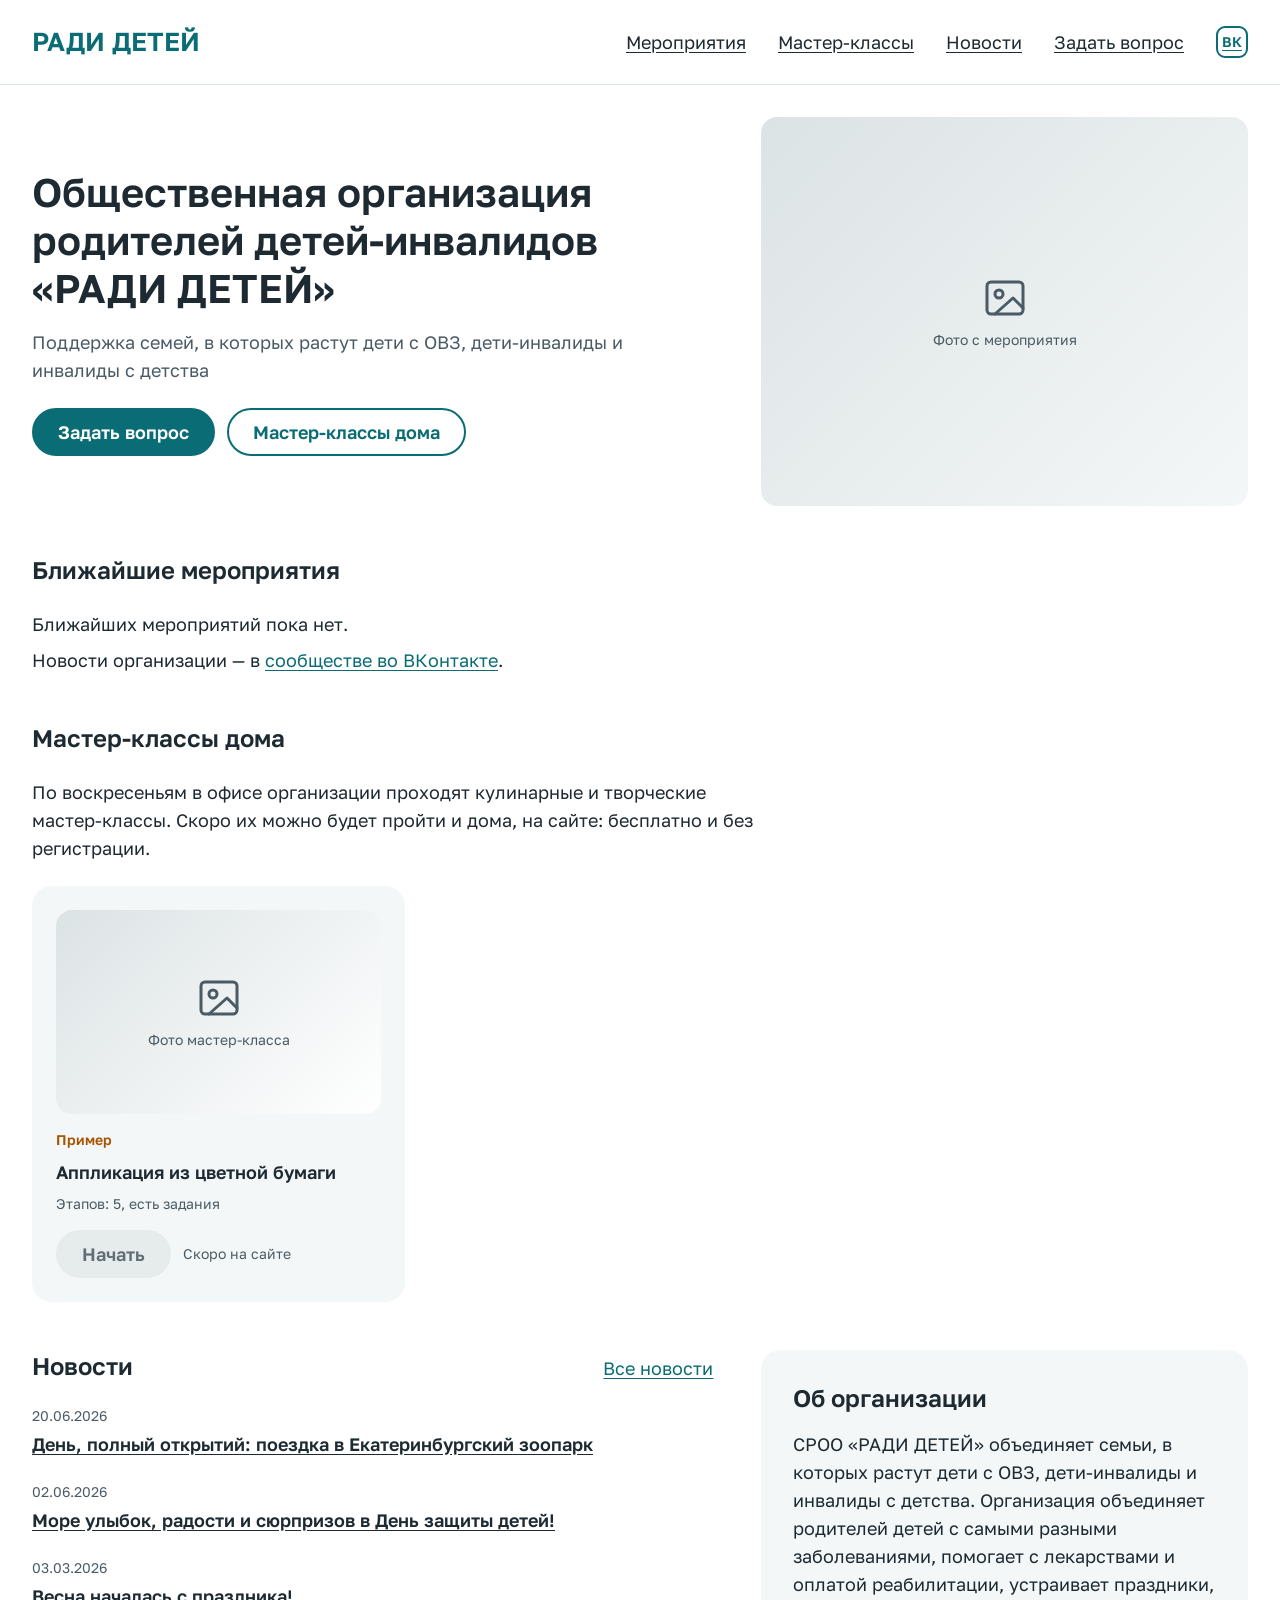
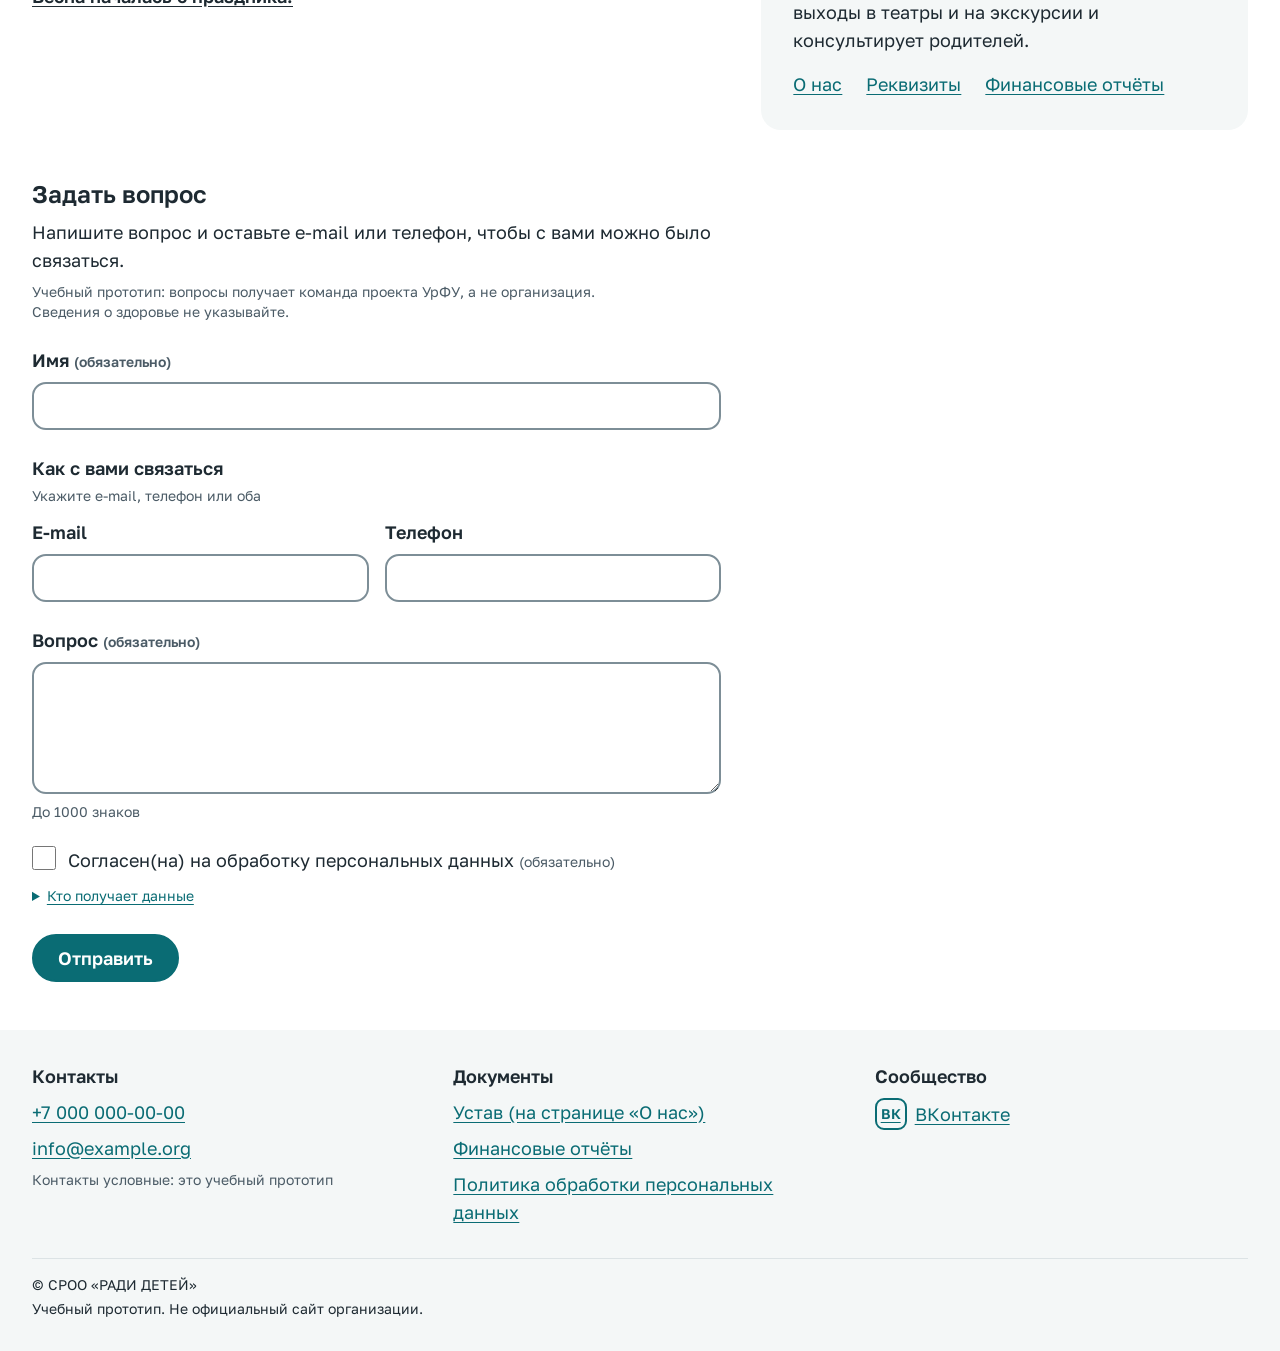
==== commit f41daa4c: "Итерация 9: без «Как помочь» по отзыву заказчика Из меню убран пункт «Как помочь», из блока «Об орга" ====
--- a/index.html
+++ b/index.html
@@ -31,7 +31,6 @@
           <li><a href="#meropriyatiya">Мероприятия</a></li>
           <li><a href="#master-klassy">Мастер-классы</a></li>
           <li><a href="#novosti">Новости</a></li>
-          <li><a class="nav__help" href="#pomoch">Как помочь</a></li>
           <li><a href="#vopros">Задать вопрос</a></li>
           <li class="nav__vk"><a href="https://vk.com/sroo_radi_detey">Сообщество во ВКонтакте</a></li>
         </ul>
@@ -118,13 +117,11 @@
       <section class="about" id="ob-organizacii" aria-labelledby="about-title">
         <h2 id="about-title">Об организации</h2>
         <p class="text">СРОО «РАДИ ДЕТЕЙ» объединяет семьи, в которых растут дети с ОВЗ, дети-инвалиды и инвалиды с детства. Организация объединяет родителей детей с самыми разными заболеваниями, помогает с лекарствами и оплатой реабилитации, устраивает праздники, выходы в театры и на экскурсии и консультирует родителей.</p>
-        <p><a href="http://deti-invalid.ru/about/">О нас</a></p>
-        <h3 id="pomoch">Как помочь</h3>
         <p class="about__links">
+          <a href="http://deti-invalid.ru/about/">О нас</a>
           <a href="http://deti-invalid.ru/rekvizity/">Реквизиты</a>
           <a href="http://deti-invalid.ru/finansovye-otchyoty/">Финансовые отчёты</a>
         </p>
-        <a class="button button--primary" href="http://deti-invalid.ru/help/">Все способы помочь</a>
       </section>
     </div>
 
--- a/styles.css
+++ b/styles.css
@@ -392,11 +392,6 @@
   }
 }
 
-.nav__list .nav__help {
-  color: var(--accent);
-  font-weight: 600;
-}
-
 .vk-link {
   display: inline-flex;
   align-items: center;
@@ -699,14 +694,6 @@
   gap: var(--space-8) var(--space-24);
 }
 
-.about h3 {
-  margin-top: var(--space-8);
-}
-
-.about .button {
-  align-self: flex-start;
-}
-
 @media (min-width: 1024px) {
   .about {
     padding: var(--space-32);
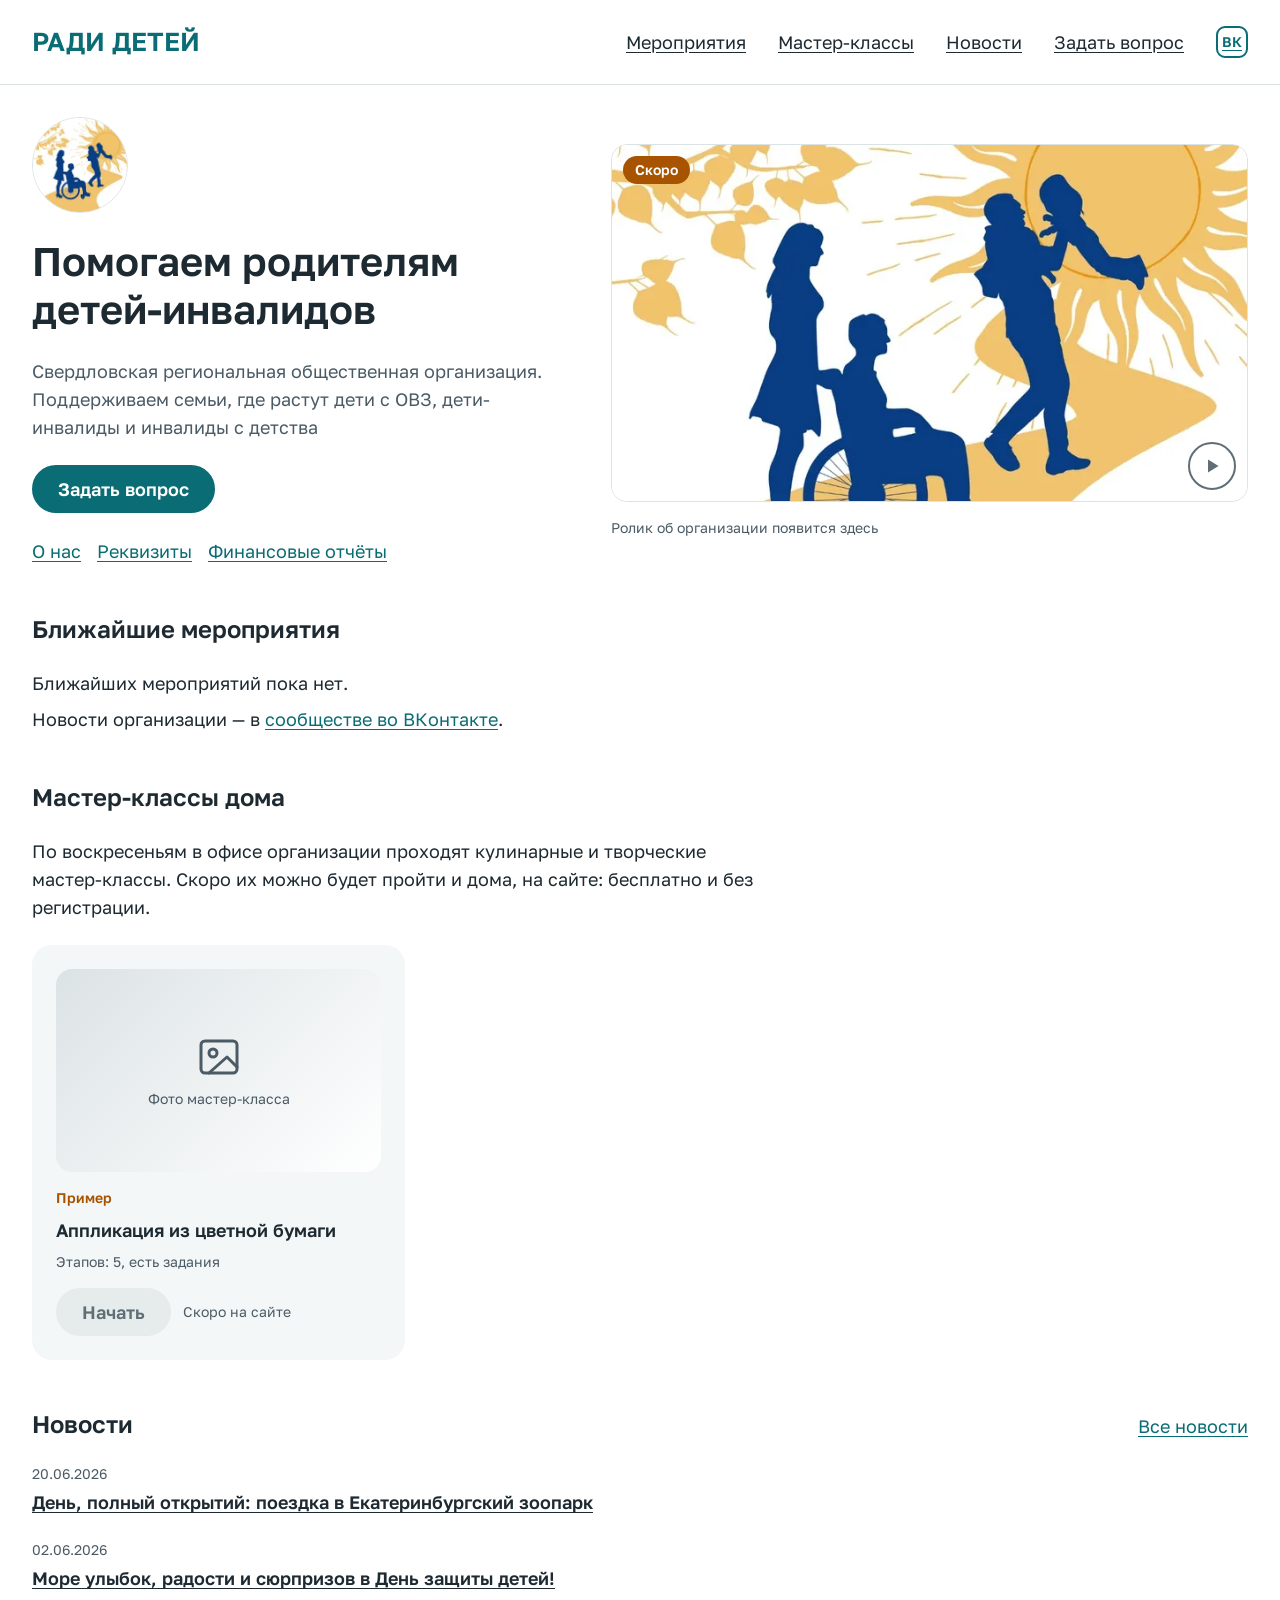
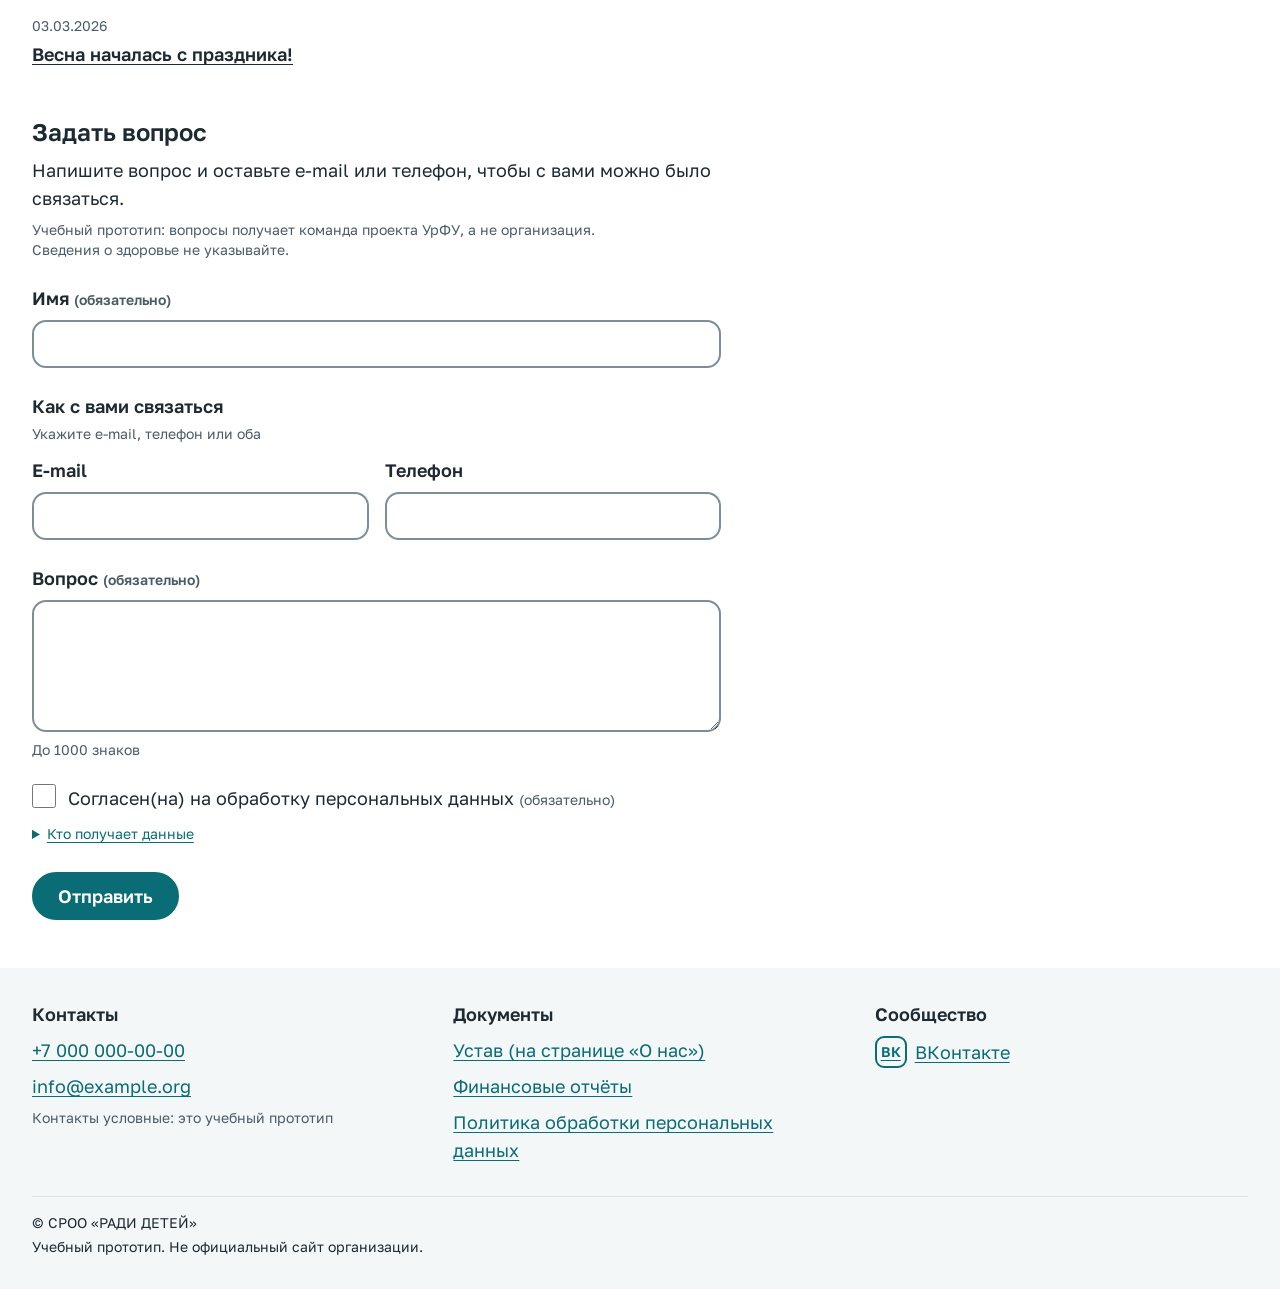
==== commit 662a4f54: "Итерация 10: ролик и логотип на первом экране Первый экран по главной из макетов Figma от 16.10: лог" ====
--- a/index.html
+++ b/index.html
@@ -45,18 +45,36 @@
   <main id="main">
     <!-- 5.3 Первый экран -->
     <section class="container hero" aria-labelledby="hero-title">
-      <div class="hero__text">
-        <h1 id="hero-title">Общественная организация родителей <span class="nowrap">детей-инвалидов</span> <span class="nowrap">«РАДИ ДЕТЕЙ»</span></h1>
-        <p class="muted text">Поддержка семей, в которых растут дети с ОВЗ, дети-инвалиды и инвалиды с детства</p>
-        <div class="hero__actions">
-          <a class="button button--primary button--wide-mobile" href="#vopros">Задать вопрос</a>
-          <a class="button button--secondary button--wide-mobile" href="#master-klassy">Мастер-классы дома</a>
-        </div>
-      </div>
-      <figure class="photo">
-        <svg viewBox="0 0 24 24" fill="none" stroke="currentColor" stroke-width="1.5" stroke-linecap="round" stroke-linejoin="round" aria-hidden="true"><rect x="3" y="4" width="18" height="16" rx="2"/><circle cx="9" cy="10" r="2"/><path d="M21 17l-5-5-9 8"/></svg>
-        <figcaption class="small">Фото с мероприятия</figcaption>
+      <picture class="hero__logo">
+        <source type="image/webp" srcset="img/logo.webp">
+        <img src="img/logo.jpg" width="96" height="96" alt="Логотип СРОО «РАДИ ДЕТЕЙ»">
+      </picture>
+      <h1 class="hero__title" id="hero-title">Помогаем родителям <span class="nowrap">детей-инвалидов</span></h1>
+      <p class="hero__lead muted text">Свердловская региональная общественная организация. Поддерживаем семьи, где растут дети с ОВЗ, дети-инвалиды и инвалиды с детства</p>
+
+      <!-- 5.6 Ролик: пока ролика нет, кнопка неактивна -->
+      <figure class="video hero__video">
+        <div class="video__frame">
+          <picture>
+            <source type="image/webp" srcset="img/video-cover-720.webp 720w, img/video-cover-1080.webp 1080w" sizes="(min-width: 1280px) 640px, (min-width: 1024px) 55vw, 100vw">
+            <img class="video__cover" src="img/video-cover-1080.jpg" srcset="img/video-cover-720.jpg 720w, img/video-cover-1080.jpg 1080w" sizes="(min-width: 1280px) 640px, (min-width: 1024px) 55vw, 100vw" width="1080" height="608" alt="" fetchpriority="high">
+          </picture>
+          <span class="video__badge small">Скоро</span>
+          <button class="video__play" type="button" disabled aria-label="Смотреть ролик">
+            <svg viewBox="0 0 24 24" fill="currentColor" aria-hidden="true"><path d="M8 5.5v13l10.5-6.5z"/></svg>
+          </button>
+        </div>
+        <figcaption class="small muted">Ролик об организации появится здесь</figcaption>
       </figure>
+
+      <div class="hero__actions">
+        <a class="button button--primary button--wide-mobile" href="#vopros">Задать вопрос</a>
+      </div>
+      <p class="hero__links">
+        <a href="http://deti-invalid.ru/about/">О нас</a>
+        <a href="http://deti-invalid.ru/rekvizity/">Реквизиты</a>
+        <a href="http://deti-invalid.ru/finansovye-otchyoty/">Финансовые отчёты</a>
+      </p>
     </section>
 
     <!-- 5.4 Раздел: пустое состояние -->
@@ -89,9 +107,8 @@
       </ul>
     </section>
 
-    <div class="container split">
-      <!-- 5.4 Раздел: список новостей -->
-      <section id="novosti" aria-labelledby="news-title">
+    <!-- 5.4 Раздел: список новостей -->
+    <section class="container" id="novosti" aria-labelledby="news-title">
         <div class="section__head">
           <h2 class="section__title" id="news-title">Новости</h2>
           <a class="section__more-top" href="http://deti-invalid.ru/category/news/">Все новости</a>
@@ -111,19 +128,7 @@
           </li>
         </ul>
         <p class="section__more"><a href="http://deti-invalid.ru/category/news/">Все новости</a></p>
-      </section>
-
-      <!-- 5.6 Блок «Об организации» -->
-      <section class="about" id="ob-organizacii" aria-labelledby="about-title">
-        <h2 id="about-title">Об организации</h2>
-        <p class="text">СРОО «РАДИ ДЕТЕЙ» объединяет семьи, в которых растут дети с ОВЗ, дети-инвалиды и инвалиды с детства. Организация объединяет родителей детей с самыми разными заболеваниями, помогает с лекарствами и оплатой реабилитации, устраивает праздники, выходы в театры и на экскурсии и консультирует родителей.</p>
-        <p class="about__links">
-          <a href="http://deti-invalid.ru/about/">О нас</a>
-          <a href="http://deti-invalid.ru/rekvizity/">Реквизиты</a>
-          <a href="http://deti-invalid.ru/finansovye-otchyoty/">Финансовые отчёты</a>
-        </p>
-      </section>
-    </div>
+    </section>
 
     <!-- 5.7 Форма «Задать вопрос» -->
     <section class="container question" id="vopros" aria-labelledby="q-title">
--- a/styles.css
+++ b/styles.css
@@ -528,20 +528,126 @@
 
 .hero {
   display: grid;
-  gap: var(--space-24);
-}
-
-.hero__text {
-  display: flex;
-  flex-direction: column;
+  grid-template-areas: "logo" "title" "lead" "video" "actions" "links";
   gap: var(--space-16);
 }
 
+.hero__logo {
+  grid-area: logo;
+}
+
+.hero__title {
+  grid-area: title;
+}
+
+.hero__lead {
+  grid-area: lead;
+}
+
+.hero__video {
+  grid-area: video;
+}
+
 .hero__actions {
+  grid-area: actions;
   display: flex;
   flex-wrap: wrap;
   gap: var(--space-12);
-  margin-top: var(--space-8);
+}
+
+.hero__links {
+  grid-area: links;
+  display: flex;
+  flex-wrap: wrap;
+  gap: var(--space-8) var(--space-16);
+}
+
+.hero__logo img {
+  width: 72px;
+  height: 72px;
+  border: 1px solid var(--line);
+  border-radius: 50%;
+  object-fit: cover;
+}
+
+@media (min-width: 1024px) {
+  .hero {
+    grid-template-columns: 5fr 6fr;
+    grid-template-rows: auto auto auto auto 1fr;
+    grid-template-areas: "logo video" "title video" "lead video" "actions video" "links video";
+    column-gap: var(--gutter);
+    row-gap: var(--space-24);
+    align-items: start;
+  }
+
+  .hero__logo img {
+    width: 96px;
+    height: 96px;
+  }
+
+  .hero__video {
+    align-self: center;
+  }
+}
+
+/* ---------- 5.6 ролик ---------- */
+
+.video {
+  display: flex;
+  flex-direction: column;
+  gap: var(--space-16);
+}
+
+.video__frame {
+  position: relative;
+}
+
+.video__cover {
+  width: 100%;
+  height: auto;
+  aspect-ratio: 16 / 9;
+  object-fit: cover;
+  border: 1px solid var(--line);
+  border-radius: var(--radius-photo);
+}
+
+.video__badge {
+  position: absolute;
+  top: var(--space-12);
+  left: var(--space-12);
+  padding: var(--space-4) var(--space-12);
+  border-radius: var(--radius-button);
+  background: var(--accent);
+  color: var(--white);
+  font-weight: 600;
+}
+
+.video__play {
+  position: absolute;
+  right: var(--space-12);
+  bottom: var(--space-12);
+  display: inline-flex;
+  align-items: center;
+  justify-content: center;
+  width: 48px;
+  height: 48px;
+  padding: 0;
+  border: 2px solid var(--main);
+  border-radius: 50%;
+  background: var(--white);
+  color: var(--main);
+  cursor: pointer;
+}
+
+.video__play svg {
+  width: 24px;
+  height: 24px;
+}
+
+.video__play:disabled {
+  border-color: var(--disabled-text);
+  color: var(--disabled-text);
+  cursor: not-allowed;
 }
 
 .photo {
@@ -561,18 +667,6 @@
   height: 48px;
 }
 
-@media (min-width: 1024px) {
-  .hero {
-    grid-template-columns: 7fr 5fr;
-    align-items: center;
-    gap: var(--gutter);
-  }
-
-  .hero .photo {
-    aspect-ratio: 5 / 4;
-  }
-}
-
 /* ---------- 5.5 карточки ---------- */
 
 .cards {
@@ -645,8 +739,7 @@
 /* R3: отдельно стоящая ссылка — строчный блок, её высота равна строке, а не размеру шрифта */
 .news__item h3 a,
 .section__more a,
-.about p > a,
-.about__links a,
+.hero__links a,
 .footer__cols li > a:not(.vk-link) {
   display: inline-block;
 }
@@ -661,42 +754,6 @@
   .logo {
     font-size: 1.625rem;
     line-height: 2rem;
-  }
-}
-
-/* ---------- новости и 5.6 «Об организации» ---------- */
-
-.split {
-  display: grid;
-  gap: var(--space-48);
-}
-
-@media (min-width: 1280px) {
-  .split {
-    grid-template-columns: 7fr 5fr;
-    gap: var(--gutter);
-    align-items: start;
-  }
-}
-
-.about {
-  display: flex;
-  flex-direction: column;
-  gap: var(--space-16);
-  padding: 20px;
-  border-radius: var(--radius-card);
-  background: var(--surface);
-}
-
-.about__links {
-  display: flex;
-  flex-wrap: wrap;
-  gap: var(--space-8) var(--space-24);
-}
-
-@media (min-width: 1024px) {
-  .about {
-    padding: var(--space-32);
   }
 }
 
@@ -925,3 +982,8 @@
   gap: var(--space-16);
   align-items: center;
 }
+
+.demo__row .video__play,
+.demo__row .video__badge {
+  position: static;
+}
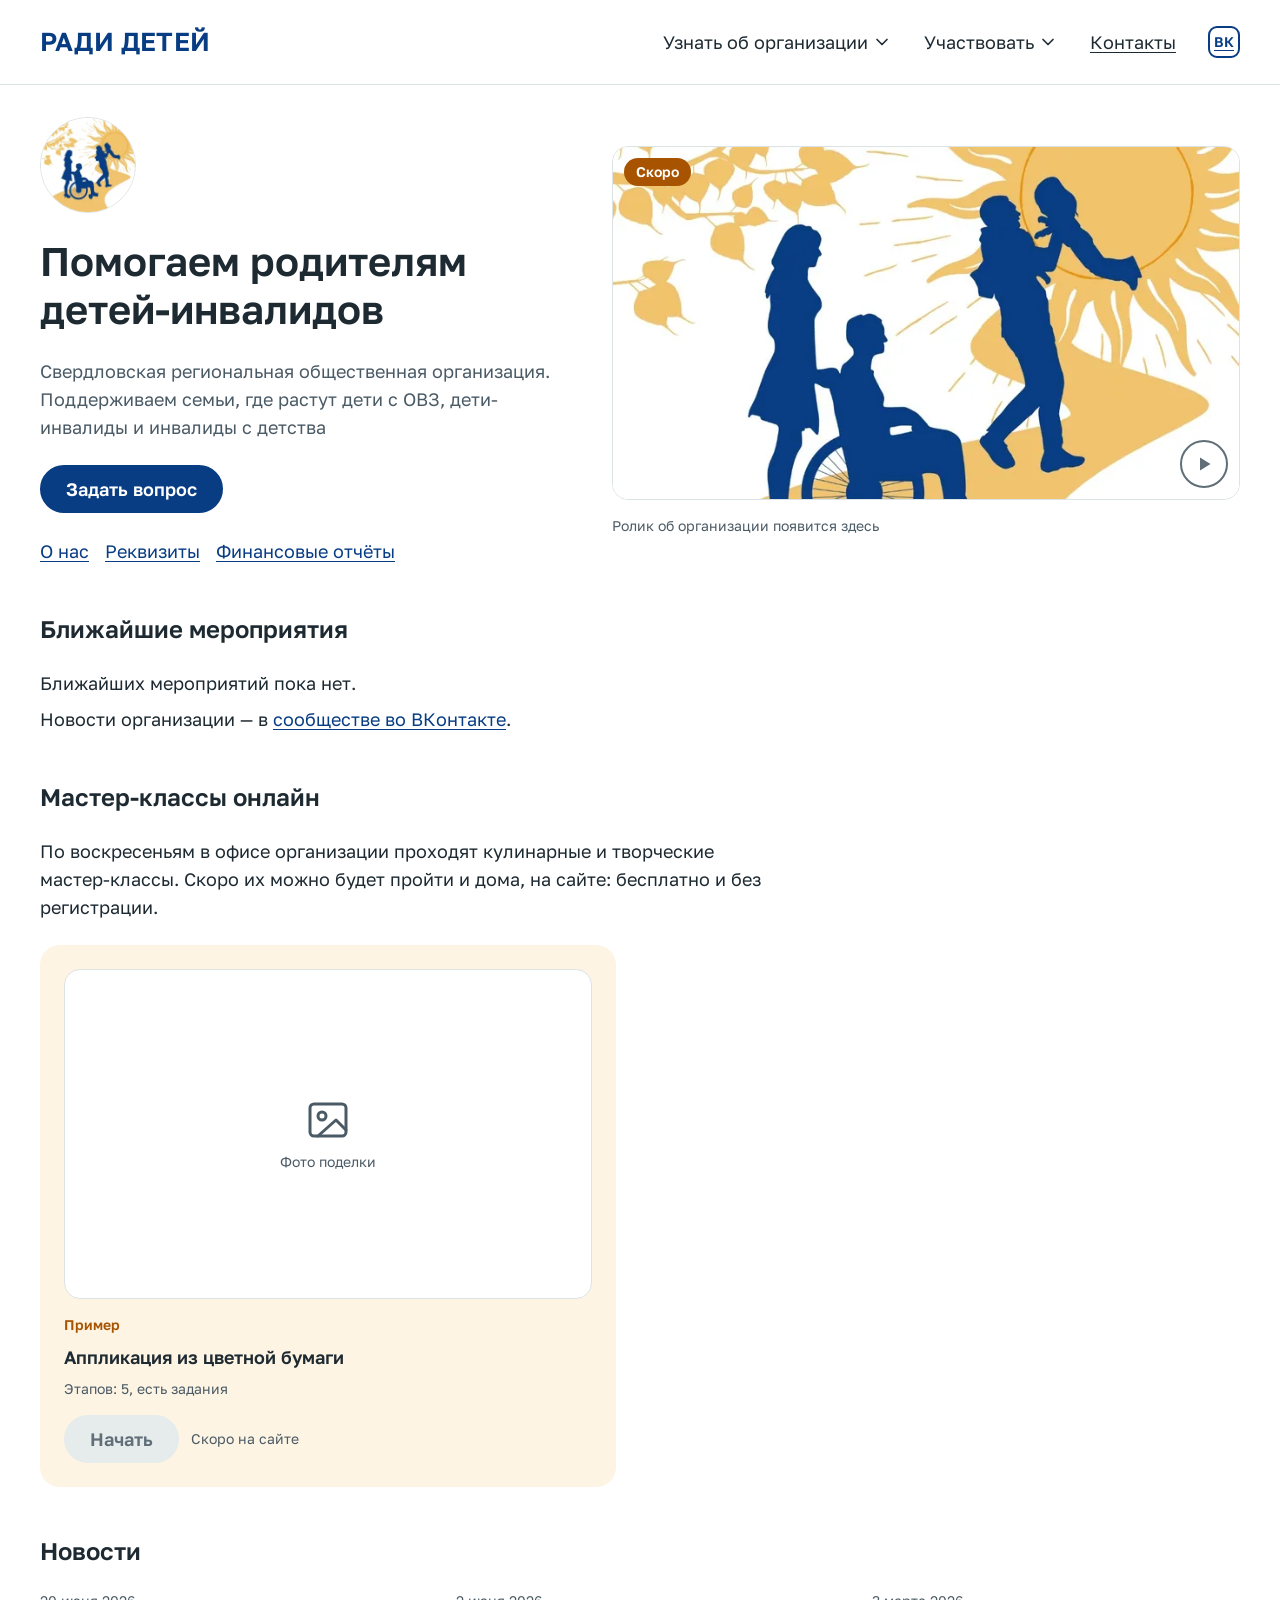
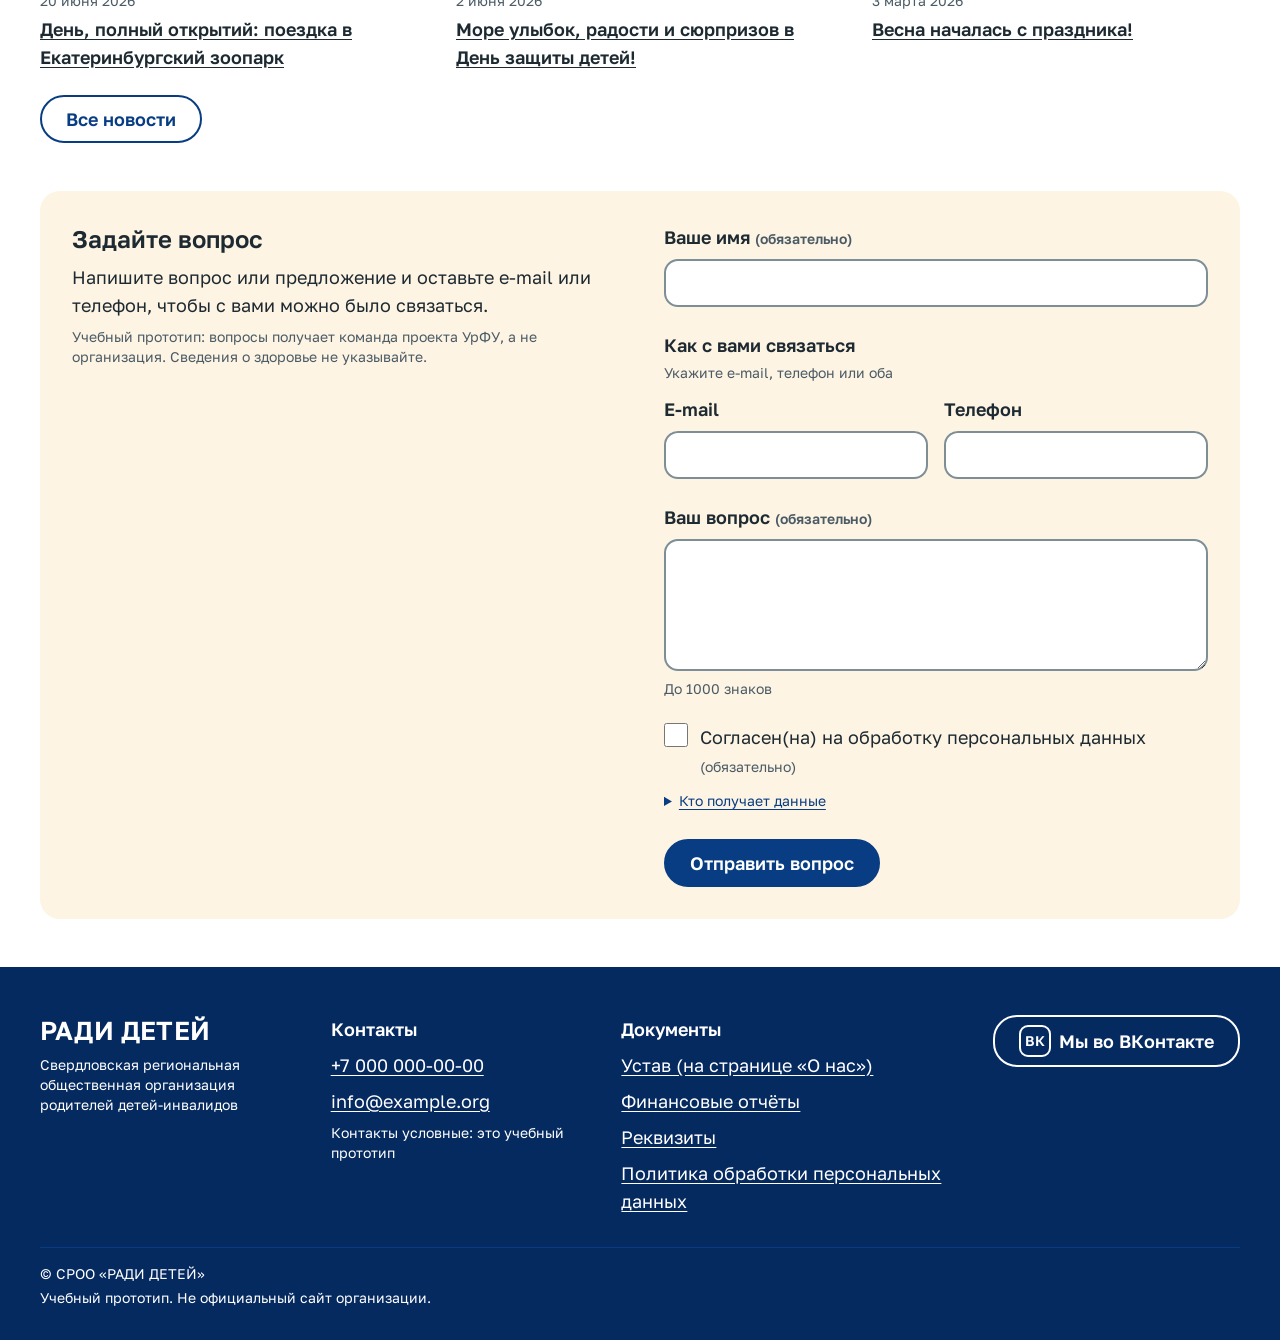
==== commit c68ae3f4: "Итерация 11: структура по референсу sundeti.ru и макетам Figma, правила R11–R13 Меню группами «Узнат" ====
--- a/index.html
+++ b/index.html
@@ -26,13 +26,29 @@
         <svg class="menu-button__open" viewBox="0 0 24 24" fill="none" stroke="currentColor" stroke-width="2" stroke-linecap="round" aria-hidden="true"><path d="M4 7h16M4 12h16M4 17h16"/></svg>
         <svg class="menu-button__close" viewBox="0 0 24 24" fill="none" stroke="currentColor" stroke-width="2" stroke-linecap="round" aria-hidden="true" hidden><path d="M6 6l12 12M18 6L6 18"/></svg>
       </button>
-      <nav class="nav" id="nav" aria-label="Разделы страницы">
+      <nav class="nav" id="nav" aria-label="Главное меню">
         <ul class="nav__list">
-          <li><a href="#meropriyatiya">Мероприятия</a></li>
-          <li><a href="#master-klassy">Мастер-классы</a></li>
-          <li><a href="#novosti">Новости</a></li>
-          <li><a href="#vopros">Задать вопрос</a></li>
-          <li class="nav__vk"><a href="https://vk.com/sroo_radi_detey">Сообщество во ВКонтакте</a></li>
+          <li class="nav__group">
+            <button class="nav__toggle" type="button" aria-expanded="false" aria-controls="nav-about">Узнать об организации<svg class="nav__chevron" viewBox="0 0 24 24" fill="none" stroke="currentColor" stroke-width="2" stroke-linecap="round" stroke-linejoin="round" aria-hidden="true"><path d="M6 9l6 6 6-6"/></svg></button>
+            <span class="nav__label" id="nav-about-label">Узнать об организации</span>
+            <ul class="nav__sub" id="nav-about" aria-labelledby="nav-about-label">
+              <li><a href="http://deti-invalid.ru/about/">О нас</a></li>
+              <li><a href="http://deti-invalid.ru/rekvizity/">Реквизиты</a></li>
+              <li><a href="#novosti">Новости</a></li>
+              <li><a href="#dokumenty">Документы</a></li>
+            </ul>
+          </li>
+          <li class="nav__group">
+            <button class="nav__toggle" type="button" aria-expanded="false" aria-controls="nav-join">Участвовать<svg class="nav__chevron" viewBox="0 0 24 24" fill="none" stroke="currentColor" stroke-width="2" stroke-linecap="round" stroke-linejoin="round" aria-hidden="true"><path d="M6 9l6 6 6-6"/></svg></button>
+            <span class="nav__label" id="nav-join-label">Участвовать</span>
+            <ul class="nav__sub" id="nav-join" aria-labelledby="nav-join-label">
+              <li><a href="#meropriyatiya">Мероприятия</a></li>
+              <li><a href="#master-klassy">Мастер-классы</a></li>
+              <li><a href="#vopros">Задать вопрос</a></li>
+            </ul>
+          </li>
+          <li class="nav__single"><a href="#kontakty">Контакты</a></li>
+          <li class="nav__vk"><a class="button button--secondary vk-link" href="https://vk.com/sroo_radi_detey"><span class="vk-badge" aria-hidden="true">ВК</span>Мы во ВКонтакте</a></li>
         </ul>
       </nav>
       <a class="header__vk vk-link" href="https://vk.com/sroo_radi_detey">
@@ -56,8 +72,8 @@
       <figure class="video hero__video">
         <div class="video__frame">
           <picture>
-            <source type="image/webp" srcset="img/video-cover-720.webp 720w, img/video-cover-1080.webp 1080w" sizes="(min-width: 1280px) 640px, (min-width: 1024px) 55vw, 100vw">
-            <img class="video__cover" src="img/video-cover-1080.jpg" srcset="img/video-cover-720.jpg 720w, img/video-cover-1080.jpg 1080w" sizes="(min-width: 1280px) 640px, (min-width: 1024px) 55vw, 100vw" width="1080" height="608" alt="" fetchpriority="high">
+            <source type="image/webp" srcset="img/video-cover-720.webp 720w, img/video-cover-1080.webp 1080w" sizes="(min-width: 1280px) 628px, (min-width: 1024px) 55vw, 100vw">
+            <img class="video__cover" src="img/video-cover-1080.jpg" srcset="img/video-cover-720.jpg 720w, img/video-cover-1080.jpg 1080w" sizes="(min-width: 1280px) 628px, (min-width: 1024px) 55vw, 100vw" width="1080" height="608" alt="" fetchpriority="high">
           </picture>
           <span class="video__badge small">Скоро</span>
           <button class="video__play" type="button" disabled aria-label="Смотреть ролик">
@@ -88,13 +104,13 @@
 
     <!-- 5.4 Раздел с карточкой мастер-класса -->
     <section class="container" id="master-klassy" aria-labelledby="mk-title">
-      <h2 class="section__title" id="mk-title">Мастер-классы дома</h2>
+      <h2 class="section__title" id="mk-title">Мастер-классы онлайн</h2>
       <p class="text section__lead">По воскресеньям в офисе организации проходят кулинарные и творческие мастер-классы. Скоро их можно будет пройти и дома, на сайте: бесплатно и без регистрации.</p>
-      <ul class="cards">
+      <ul class="cards cards--two">
         <li class="card">
           <figure class="photo">
             <svg viewBox="0 0 24 24" fill="none" stroke="currentColor" stroke-width="1.5" stroke-linecap="round" stroke-linejoin="round" aria-hidden="true"><rect x="3" y="4" width="18" height="16" rx="2"/><circle cx="9" cy="10" r="2"/><path d="M21 17l-5-5-9 8"/></svg>
-            <figcaption class="small">Фото мастер-класса</figcaption>
+            <figcaption class="small">Фото поделки</figcaption>
           </figure>
           <span class="card__label small">Пример</span>
           <h3>Аппликация из цветной бумаги</h3>
@@ -109,87 +125,86 @@
 
     <!-- 5.4 Раздел: список новостей -->
     <section class="container" id="novosti" aria-labelledby="news-title">
-        <div class="section__head">
-          <h2 class="section__title" id="news-title">Новости</h2>
-          <a class="section__more-top" href="http://deti-invalid.ru/category/news/">Все новости</a>
-        </div>
-        <ul class="news">
-          <li class="news__item">
-            <time class="small muted" datetime="2026-06-20">20.06.2026</time>
-            <h3><a href="http://deti-invalid.ru/news/%d0%b4%d0%b5%d0%bd%d1%8c-%d0%bf%d0%be%d0%bb%d0%bd%d1%8b%d0%b9-%d0%be%d1%82%d0%ba%d1%80%d1%8b%d1%82%d0%b8%d0%b9-%d0%bf%d0%be%d0%b5%d0%b7%d0%b4%d0%ba%d0%b0-%d0%b2-%d0%b5%d0%ba%d0%b0%d1%82%d0%b5%d1%80/">День, полный открытий: поездка в Екатеринбургский зоопарк</a></h3>
-          </li>
-          <li class="news__item">
-            <time class="small muted" datetime="2026-06-02">02.06.2026</time>
-            <h3><a href="http://deti-invalid.ru/news/more-ulybok-radosti-i-syurprizov-v-den-zashhity-detej/">Море улыбок, радости и сюрпризов в День защиты детей!</a></h3>
-          </li>
-          <li class="news__item">
-            <time class="small muted" datetime="2026-03-03">03.03.2026</time>
-            <h3><a href="http://deti-invalid.ru/news/vesna-nachalas-s-prazdnika/">Весна началась с праздника!</a></h3>
-          </li>
-        </ul>
-        <p class="section__more"><a href="http://deti-invalid.ru/category/news/">Все новости</a></p>
+      <h2 class="section__title" id="news-title">Новости</h2>
+      <ul class="news">
+        <li class="news__item">
+          <time class="small muted" datetime="2026-06-20">20 июня 2026</time>
+          <h3><a href="http://deti-invalid.ru/news/%d0%b4%d0%b5%d0%bd%d1%8c-%d0%bf%d0%be%d0%bb%d0%bd%d1%8b%d0%b9-%d0%be%d1%82%d0%ba%d1%80%d1%8b%d1%82%d0%b8%d0%b9-%d0%bf%d0%be%d0%b5%d0%b7%d0%b4%d0%ba%d0%b0-%d0%b2-%d0%b5%d0%ba%d0%b0%d1%82%d0%b5%d1%80/">День, полный открытий: поездка в Екатеринбургский зоопарк</a></h3>
+        </li>
+        <li class="news__item">
+          <time class="small muted" datetime="2026-06-02">2 июня 2026</time>
+          <h3><a href="http://deti-invalid.ru/news/more-ulybok-radosti-i-syurprizov-v-den-zashhity-detej/">Море улыбок, радости и сюрпризов в День защиты детей!</a></h3>
+        </li>
+        <li class="news__item">
+          <time class="small muted" datetime="2026-03-03">3 марта 2026</time>
+          <h3><a href="http://deti-invalid.ru/news/vesna-nachalas-s-prazdnika/">Весна началась с праздника!</a></h3>
+        </li>
+      </ul>
+      <a class="button button--secondary button--wide-mobile section__button" href="http://deti-invalid.ru/category/news/">Все новости</a>
     </section>
 
     <!-- 5.7 Форма «Задать вопрос» -->
-    <section class="container question" id="vopros" aria-labelledby="q-title">
-      <div class="question__intro">
-        <h2 id="q-title">Задать вопрос</h2>
-        <p class="text">Напишите вопрос и оставьте e-mail или телефон, чтобы с вами можно было связаться.</p>
-        <p class="text small muted">Учебный прототип: вопросы получает команда проекта УрФУ, а не организация. Сведения о здоровье не указывайте.</p>
-      </div>
-
-      <form class="form" id="question-form" novalidate>
-        <div class="field">
-          <label for="name">Имя <span class="small muted">(обязательно)</span></label>
-          <input class="input" id="name" name="name" type="text" autocomplete="name" maxlength="100" required>
-          <p class="error" id="name-error" hidden></p>
-        </div>
-
-        <fieldset class="contacts" aria-describedby="contacts-hint">
-          <legend>Как с вами связаться</legend>
-          <p class="field__hint small" id="contacts-hint">Укажите e-mail, телефон или оба</p>
-          <div class="contacts__fields">
-            <div class="field">
-              <label for="email">E-mail</label>
-              <input class="input" id="email" name="email" type="email" autocomplete="email" inputmode="email" maxlength="254">
-              <p class="error" id="email-error" hidden></p>
+    <section class="container" id="vopros" aria-labelledby="q-title">
+      <div class="question">
+        <div class="question__intro">
+          <h2 id="q-title">Задайте вопрос</h2>
+          <p class="text">Напишите вопрос или предложение и оставьте e-mail или телефон, чтобы с вами можно было связаться.</p>
+          <p class="text small muted">Учебный прототип: вопросы получает команда проекта УрФУ, а не организация. Сведения о здоровье не указывайте.</p>
+        </div>
+
+        <form class="form" id="question-form" novalidate>
+          <div class="field">
+            <label for="name">Ваше имя <span class="small muted">(обязательно)</span></label>
+            <input class="input" id="name" name="name" type="text" autocomplete="name" maxlength="100" required>
+            <p class="error" id="name-error" hidden></p>
+          </div>
+
+          <fieldset class="contacts" aria-describedby="contacts-hint">
+            <legend>Как с вами связаться</legend>
+            <p class="field__hint small" id="contacts-hint">Укажите e-mail, телефон или оба</p>
+            <div class="contacts__fields">
+              <div class="field">
+                <label for="email">E-mail</label>
+                <input class="input" id="email" name="email" type="email" autocomplete="email" inputmode="email" maxlength="254">
+                <p class="error" id="email-error" hidden></p>
+              </div>
+              <div class="field">
+                <label for="phone">Телефон</label>
+                <input class="input" id="phone" name="phone" type="tel" autocomplete="tel" inputmode="tel" maxlength="30">
+                <p class="error" id="phone-error" hidden></p>
+              </div>
             </div>
-            <div class="field">
-              <label for="phone">Телефон</label>
-              <input class="input" id="phone" name="phone" type="tel" autocomplete="tel" inputmode="tel" maxlength="30">
-              <p class="error" id="phone-error" hidden></p>
+            <p class="error" id="contacts-error" hidden></p>
+          </fieldset>
+
+          <div class="field">
+            <label for="message">Ваш вопрос <span class="small muted">(обязательно)</span></label>
+            <textarea class="input" id="message" name="message" rows="4" maxlength="1000" required aria-describedby="message-hint"></textarea>
+            <p class="field__hint small" id="message-hint">До 1000 знаков</p>
+            <p class="error" id="message-error" hidden></p>
+          </div>
+
+          <div class="field">
+            <div class="consent">
+              <input type="checkbox" id="consent" name="consent" value="yes" required>
+              <label for="consent">Согласен(на) на обработку персональных данных <span class="small muted">(обязательно)</span></label>
             </div>
-          </div>
-          <p class="error" id="contacts-error" hidden></p>
-        </fieldset>
-
-        <div class="field">
-          <label for="message">Вопрос <span class="small muted">(обязательно)</span></label>
-          <textarea class="input" id="message" name="message" rows="4" maxlength="1000" required aria-describedby="message-hint"></textarea>
-          <p class="field__hint small" id="message-hint">До 1000 знаков</p>
-          <p class="error" id="message-error" hidden></p>
-        </div>
-
-        <div class="field">
-          <div class="consent">
-            <input type="checkbox" id="consent" name="consent" value="yes" required>
-            <label for="consent">Согласен(на) на обработку персональных данных <span class="small muted">(обязательно)</span></label>
-          </div>
-          <details class="details small">
-            <summary>Кто получает данные</summary>
-            <p>Вопросы получает команда учебного проекта УрФУ, а не организация. Данные нужны только для проверки формы и удаляются после занятия.</p>
-          </details>
-          <p class="error" id="consent-error" hidden></p>
-        </div>
-
-        <div class="trap" aria-hidden="true">
-          <label for="website">Не заполняйте это поле</label>
-          <input id="website" name="website" type="text" tabindex="-1" autocomplete="off">
-        </div>
-
-        <button class="button button--primary button--wide-mobile" type="submit">Отправить</button>
-        <div class="status" id="form-status" role="status" aria-live="polite"></div>
-      </form>
+            <details class="details small">
+              <summary>Кто получает данные</summary>
+              <p>Вопросы получает команда учебного проекта УрФУ, а не организация. Данные нужны только для проверки формы и удаляются после занятия.</p>
+            </details>
+            <p class="error" id="consent-error" hidden></p>
+          </div>
+
+          <div class="trap" aria-hidden="true">
+            <label for="website">Не заполняйте это поле</label>
+            <input id="website" name="website" type="text" tabindex="-1" autocomplete="off">
+          </div>
+
+          <button class="button button--primary button--wide-mobile" type="submit">Отправить вопрос</button>
+          <div class="status" id="form-status" role="status" aria-live="polite"></div>
+        </form>
+      </div>
     </section>
   </main>
 
@@ -197,28 +212,30 @@
   <footer class="footer">
     <div class="container">
       <div class="footer__cols">
-        <section aria-labelledby="f-contacts">
+        <div class="footer__about">
+          <p class="footer__logo">РАДИ ДЕТЕЙ</p>
+          <p class="small">Свердловская региональная общественная организация родителей детей-инвалидов</p>
+        </div>
+        <section id="kontakty" aria-labelledby="f-contacts">
           <h2 class="h3" id="f-contacts">Контакты</h2>
           <ul>
             <li><a href="tel:+70000000000">+7 000 000-00-00</a></li>
             <li><a href="mailto:info@example.org">info@example.org</a></li>
-            <li class="small muted">Контакты условные: это учебный прототип</li>
+            <li class="small">Контакты условные: это учебный прототип</li>
           </ul>
         </section>
-        <section aria-labelledby="f-docs">
+        <section id="dokumenty" aria-labelledby="f-docs">
           <h2 class="h3" id="f-docs">Документы</h2>
           <ul>
             <li><a href="http://deti-invalid.ru/about/">Устав (на странице «О нас»)</a></li>
             <li><a href="http://deti-invalid.ru/finansovye-otchyoty/">Финансовые отчёты</a></li>
+            <li><a href="http://deti-invalid.ru/rekvizity/">Реквизиты</a></li>
             <li><a href="http://deti-invalid.ru/politika-obrabotki-personalnyx-dannyx/">Политика обработки персональных данных</a></li>
           </ul>
         </section>
-        <section aria-labelledby="f-community">
-          <h2 class="h3" id="f-community">Сообщество</h2>
-          <ul>
-            <li><a class="vk-link" href="https://vk.com/sroo_radi_detey"><span class="vk-badge" aria-hidden="true">ВК</span>ВКонтакте</a></li>
-          </ul>
-        </section>
+        <div class="footer__vk">
+          <a class="button button--inverse vk-link" href="https://vk.com/sroo_radi_detey"><span class="vk-badge" aria-hidden="true">ВК</span>Мы во ВКонтакте</a>
+        </div>
       </div>
       <div class="footer__bottom small">
         <p>© СРОО «РАДИ ДЕТЕЙ»</p>
--- a/styles.css
+++ b/styles.css
@@ -20,13 +20,14 @@
 }
 
 :root {
-  --main: #0A6C74;
-  --main-dark: #07535A;
+  --main: #083D83;
+  --main-dark: #052A60;
   --accent: #A85300;
   --text: #1E2A32;
   --text-muted: #4B5B66;
   --border: #7D8E97;
   --surface: #F4F7F7;
+  --surface-warm: #FDF4E3;
   --line: #DCE3E5;
   --success: #1B7A3A;
   --success-bg: #E9F5EE;
@@ -177,9 +178,10 @@
   top: var(--space-8);
 }
 
+/* контейнер 1200 px, как в макетах Figma */
 .container {
   width: 100%;
-  max-width: calc(1440px + 2 * var(--pad));
+  max-width: calc(1200px + 2 * var(--pad));
   margin-inline: auto;
   padding-inline: var(--pad);
 }
@@ -278,6 +280,13 @@
   color: var(--main);
 }
 
+/* на тёмном фоне подвала */
+.button--inverse {
+  border-color: var(--white);
+  background: transparent;
+  color: var(--white);
+}
+
 .button--primary:active,
 .button--primary.is-active {
   background: var(--main-dark);
@@ -289,6 +298,12 @@
 .button--secondary.is-active {
   background: var(--surface);
   color: var(--main);
+}
+
+.button--inverse:active,
+.button--inverse.is-active {
+  background: var(--main);
+  color: var(--white);
 }
 
 @media (hover: hover) {
@@ -304,6 +319,12 @@
     background: var(--surface);
     color: var(--main);
   }
+
+  .button--inverse:hover,
+  .button--inverse.is-hover {
+    background: var(--main);
+    color: var(--white);
+  }
 }
 
 .button:disabled,
@@ -344,6 +365,7 @@
   font-size: 1.1875rem;
   line-height: 1.5rem;
   font-weight: 600;
+  letter-spacing: 0.2px;
   text-decoration: none;
   white-space: nowrap;
 }
@@ -374,22 +396,46 @@
   height: 24px;
 }
 
+/* меню на телефоне: группы подписаны, пункты видны сразу */
 .nav__list {
   display: flex;
   flex-direction: column;
-  padding-block: var(--space-8) var(--space-16);
-}
-
-.nav__list a {
+  gap: var(--space-24);
+  padding-block: var(--space-16) var(--space-24);
+}
+
+.nav__toggle {
+  display: none;
+}
+
+.nav__label {
   display: block;
-  padding-block: var(--space-12);
-  color: var(--text);
+  margin-bottom: var(--space-4);
+  color: var(--text-muted);
+  font-size: 0.875rem;
+  line-height: 1.25rem;
+  font-weight: 600;
+  text-transform: uppercase;
+}
+
+.nav__sub a,
+.nav__single a {
+  display: block;
+  padding-block: var(--space-8);
+  color: var(--main);
+  font-weight: 600;
 }
 
 @media (hover: hover) {
-  .nav__list a:hover {
-    color: var(--main);
-  }
+  .nav__sub a:hover,
+  .nav__single a:hover,
+  .nav__toggle:hover {
+    color: var(--main-dark);
+  }
+}
+
+.nav__vk .button {
+  width: 100%;
 }
 
 .vk-link {
@@ -415,6 +461,14 @@
   display: none;
 }
 
+/* 8б: логотип 26 px уже от 1024 px (раздел 3) */
+@media (min-width: 1024px) {
+  .logo {
+    font-size: 1.625rem;
+    line-height: 2rem;
+  }
+}
+
 /* меню прячется, только если работает JS */
 .js .nav {
   display: none;
@@ -447,12 +501,71 @@
 
   .nav__list {
     flex-direction: row;
+    align-items: center;
     gap: var(--space-32);
     padding: 0;
   }
 
-  .nav__list a {
-    padding-block: var(--space-8);
+  /* группы раскрываются кнопкой, как меню «О нас» у sundeti.ru */
+  .js .nav__label {
+    display: none;
+  }
+
+  .js .nav__toggle {
+    display: inline-flex;
+    align-items: center;
+    gap: var(--space-4);
+    min-height: 44px;
+    padding: 0;
+    border: 0;
+    background: transparent;
+    color: var(--text);
+    font: inherit;
+    cursor: pointer;
+  }
+
+  .nav__chevron {
+    width: 20px;
+    height: 20px;
+  }
+
+  .nav__toggle[aria-expanded="true"] .nav__chevron {
+    transform: rotate(180deg);
+  }
+
+  .nav__group {
+    position: relative;
+  }
+
+  .js .nav__sub {
+    position: absolute;
+    top: 100%;
+    left: 0;
+    z-index: 5;
+    min-width: 260px;
+    margin-top: var(--space-8);
+    padding: var(--space-8) var(--space-16);
+    border: 1px solid var(--line);
+    border-radius: var(--radius-photo);
+    background: var(--white);
+  }
+
+  .js .nav__group:not(.is-open) .nav__sub {
+    display: none;
+  }
+
+  .nav__sub a,
+  .nav__single a {
+    color: var(--text);
+    font-weight: 400;
+  }
+
+  @media (hover: hover) {
+    .nav__sub a:hover,
+    .nav__single a:hover,
+    .nav__toggle:hover {
+      color: var(--main);
+    }
   }
 
   .menu-button,
@@ -482,41 +595,13 @@
   margin-bottom: var(--space-24);
 }
 
-.section__more {
-  margin-top: var(--space-24);
-}
-
-.section__head {
-  display: flex;
-  align-items: baseline;
-  justify-content: space-between;
-  gap: var(--space-16);
-  margin-bottom: var(--space-24);
-}
-
-.section__head .section__title {
-  margin-bottom: 0;
-}
-
-.section__more-top {
-  display: none;
-}
-
-@media (min-width: 1024px) {
-  .section__more-top {
-    display: inline-block;
-  }
-
-  .section__head + .news + .section__more {
-    display: none;
-  }
-}
-
 .section__lead {
   margin-bottom: var(--space-24);
 }
 
-
+.section__button {
+  margin-top: var(--space-24);
+}
 
 .empty {
   display: flex;
@@ -650,6 +735,7 @@
   cursor: not-allowed;
 }
 
+/* заглушка фото */
 .photo {
   display: flex;
   flex-direction: column;
@@ -657,8 +743,9 @@
   justify-content: center;
   gap: var(--space-8);
   aspect-ratio: 16 / 10;
+  border: 1px solid var(--line);
   border-radius: var(--radius-photo);
-  background: linear-gradient(135deg, var(--line) 0%, var(--surface) 100%);
+  background: var(--white);
   color: var(--text-muted);
 }
 
@@ -684,6 +771,11 @@
   .cards {
     grid-template-columns: repeat(3, minmax(0, 1fr));
   }
+
+  /* мастер-классы по две в ряд, как в макете */
+  .cards--two {
+    grid-template-columns: repeat(2, minmax(0, 1fr));
+  }
 }
 
 .card {
@@ -692,12 +784,11 @@
   gap: var(--space-8);
   padding: var(--space-16);
   border-radius: var(--radius-card);
-  background: var(--surface);
+  background: var(--surface-warm);
 }
 
 .card .photo {
   margin-bottom: var(--space-8);
-  background: linear-gradient(135deg, var(--line) 0%, var(--white) 100%);
 }
 
 .card__label {
@@ -720,10 +811,17 @@
   }
 }
 
+/* новости: список на телефоне, три колонки от 1024 px */
 .news {
-  display: flex;
-  flex-direction: column;
+  display: grid;
   gap: var(--space-24);
+}
+
+@media (min-width: 1024px) {
+  .news {
+    grid-template-columns: repeat(3, minmax(0, 1fr));
+    gap: var(--gutter);
+  }
 }
 
 .news__item {
@@ -738,7 +836,6 @@
 
 /* R3: отдельно стоящая ссылка — строчный блок, её высота равна строке, а не размеру шрифта */
 .news__item h3 a,
-.section__more a,
 .hero__links a,
 .footer__cols li > a:not(.vk-link) {
   display: inline-block;
@@ -750,25 +847,30 @@
   }
 }
 
+/* ---------- 5.7 форма ---------- */
+
+.question {
+  display: flex;
+  flex-direction: column;
+  gap: var(--space-24);
+  padding: var(--space-16);
+  border-radius: var(--radius-card);
+  background: var(--surface-warm);
+}
+
+@media (min-width: 768px) {
+  .question {
+    padding: var(--space-32);
+  }
+}
+
 @media (min-width: 1024px) {
-  .logo {
-    font-size: 1.625rem;
-    line-height: 2rem;
-  }
-}
-
-/* ---------- 5.7 форма ---------- */
-
-.question {
-  display: flex;
-  flex-direction: column;
-  gap: var(--space-24);
-}
-
-@media (min-width: 1280px) {
-  /* форма шириной 7 колонок из 12 */
-  .question .form {
-    width: calc((100% - 11 * var(--gutter)) * 7 / 12 + 6 * var(--gutter));
+  /* пояснение слева, форма справа */
+  .question {
+    display: grid;
+    grid-template-columns: repeat(2, minmax(0, 1fr));
+    gap: var(--gutter);
+    align-items: start;
   }
 }
 
@@ -934,13 +1036,42 @@
 /* ---------- 5.8 подвал ---------- */
 
 .footer {
-  background: var(--surface);
-  padding-block: var(--space-32);
+  background: var(--main-dark);
+  color: var(--white);
+  padding-block: var(--space-48) var(--space-32);
+}
+
+.footer a {
+  color: var(--white);
+}
+
+@media (hover: hover) {
+  .footer a:hover {
+    color: var(--surface-warm);
+  }
+}
+
+/* на тёмном фоне кольцо фокуса белое */
+.footer :focus-visible {
+  outline-color: var(--white);
+}
+
+.footer__logo {
+  font-size: 1.1875rem;
+  line-height: 1.5rem;
+  font-weight: 600;
+  letter-spacing: 0.2px;
+}
+
+.footer__about {
+  display: flex;
+  flex-direction: column;
+  gap: var(--space-8);
 }
 
 .footer__cols {
   display: grid;
-  gap: var(--space-24);
+  gap: var(--space-32);
 }
 
 .footer__cols ul {
@@ -956,13 +1087,31 @@
   gap: var(--space-4);
   margin-top: var(--space-32);
   padding-top: var(--space-16);
-  border-top: 1px solid var(--line);
+  border-top: 1px solid var(--main);
+}
+
+@media (min-width: 768px) {
+  .footer__cols {
+    grid-template-columns: repeat(2, minmax(0, 1fr));
+    gap: var(--space-32) var(--gutter);
+  }
 }
 
 @media (min-width: 1024px) {
+  .footer__logo {
+    font-size: 1.625rem;
+    line-height: 2rem;
+  }
+}
+
+/* R2: подпись кнопки не переносится, колонка кнопки по её ширине */
+.footer__vk .button {
+  white-space: nowrap;
+}
+
+@media (min-width: 1280px) {
   .footer__cols {
-    grid-template-columns: repeat(3, minmax(0, 1fr));
-    gap: var(--gutter);
+    grid-template-columns: 3fr 3fr 4fr auto;
   }
 }
 
@@ -987,3 +1136,14 @@
 .demo__row .video__badge {
   position: static;
 }
+
+.demo__dark {
+  padding: var(--space-16);
+  border-radius: var(--radius-card);
+  background: var(--main-dark);
+}
+
+.demo__dark .is-focus,
+.demo__dark :focus-visible {
+  outline-color: var(--white);
+}
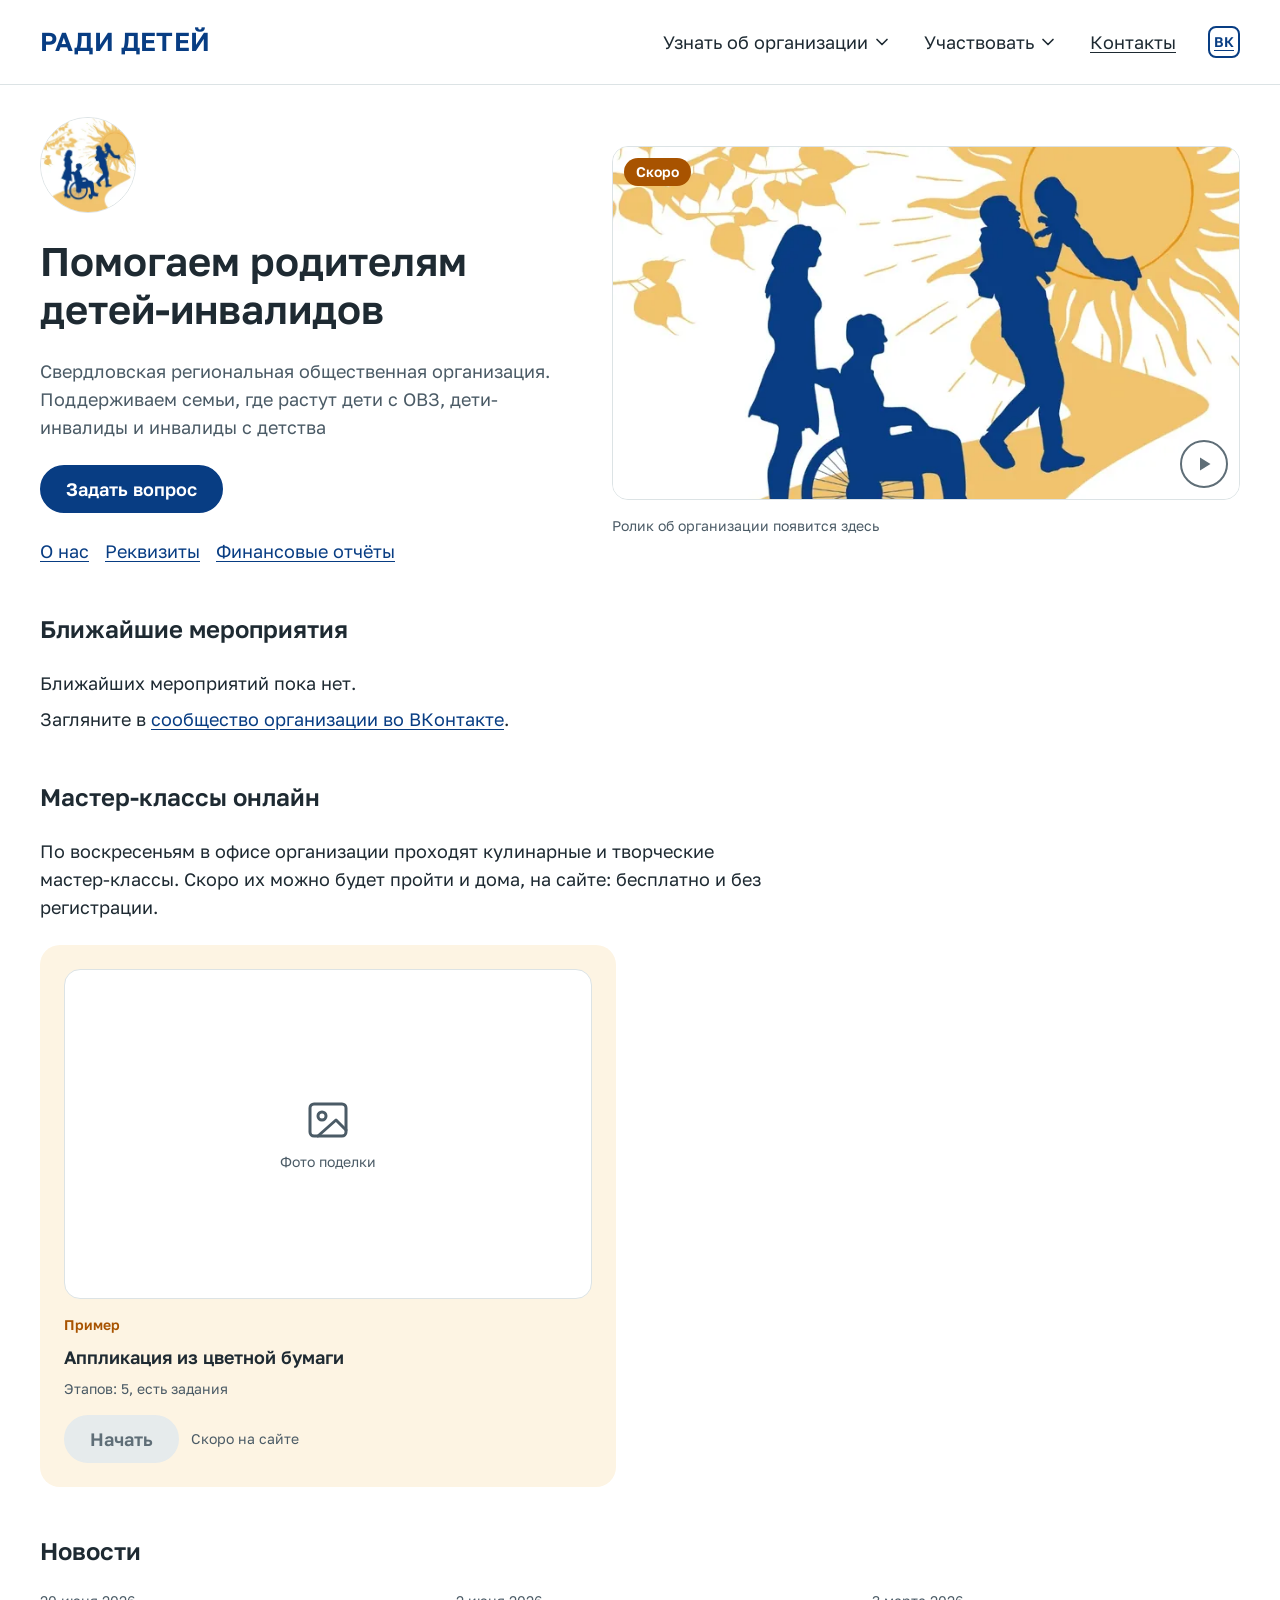
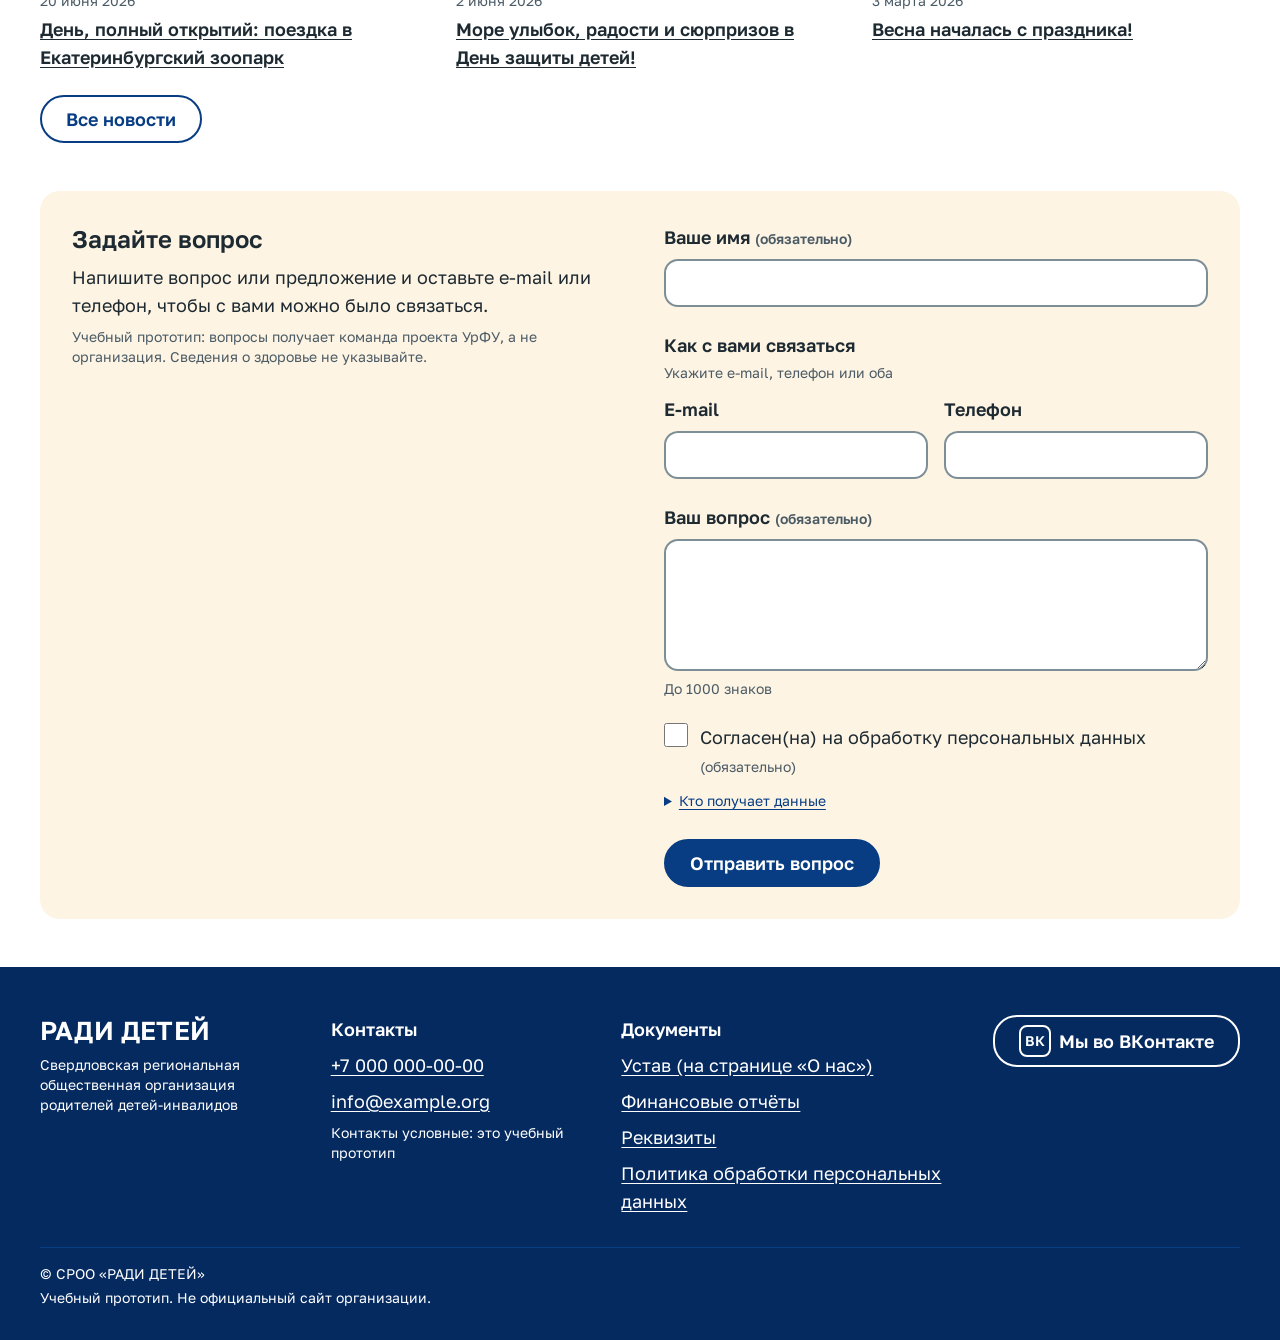
==== commit cb347215: "Итерация 12: проверка в новой сессии, исправления, правило R14 Claude Haiku 5.5 в новой сессии прове" ====
--- a/index.html
+++ b/index.html
@@ -98,7 +98,7 @@
       <h2 class="section__title" id="events-title">Ближайшие мероприятия</h2>
       <div class="empty">
         <p>Ближайших мероприятий пока нет.</p>
-        <p>Новости организации — в <a href="https://vk.com/sroo_radi_detey">сообществе во ВКонтакте</a>.</p>
+        <p>Загляните в <a href="https://vk.com/sroo_radi_detey">сообщество организации во ВКонтакте</a>.</p>
       </div>
     </section>
 
@@ -152,7 +152,7 @@
           <p class="text small muted">Учебный прототип: вопросы получает команда проекта УрФУ, а не организация. Сведения о здоровье не указывайте.</p>
         </div>
 
-        <form class="form" id="question-form" novalidate>
+        <form class="form" id="question-form" method="post" novalidate>
           <div class="field">
             <label for="name">Ваше имя <span class="small muted">(обязательно)</span></label>
             <input class="input" id="name" name="name" type="text" autocomplete="name" maxlength="100" required>
--- a/styles.css
+++ b/styles.css
@@ -49,6 +49,7 @@
   --radius-card: 20px;
   --radius-photo: 16px;
   --radius-field: 14px;
+  --radius-badge: 8px;
 
   --gutter: 16px;
   --pad: 16px;
@@ -267,6 +268,8 @@
   font-weight: 600;
   text-align: center;
   text-decoration: none;
+  /* R2: подпись кнопки не переносится */
+  white-space: nowrap;
   cursor: pointer;
 }
 
@@ -451,7 +454,7 @@
   width: 32px;
   height: 32px;
   border: 2px solid currentColor;
-  border-radius: 9px;
+  border-radius: var(--radius-badge);
   font-size: 0.875rem;
   line-height: 1;
   font-weight: 600;
@@ -729,6 +732,22 @@
   height: 24px;
 }
 
+.video__play:not(:disabled):active,
+.video__play.is-active {
+  border-color: var(--main-dark);
+  background: var(--surface);
+  color: var(--main-dark);
+}
+
+@media (hover: hover) {
+  .video__play:not(:disabled):hover,
+  .video__play.is-hover {
+    border-color: var(--main-dark);
+    background: var(--surface);
+    color: var(--main-dark);
+  }
+}
+
 .video__play:disabled {
   border-color: var(--disabled-text);
   color: var(--disabled-text);
@@ -995,6 +1014,12 @@
   cursor: pointer;
 }
 
+@media (hover: hover) {
+  .details summary:hover {
+    color: var(--main-dark);
+  }
+}
+
 .details p {
   margin-top: var(--space-8);
 }
@@ -1011,8 +1036,14 @@
   border-radius: var(--radius-field);
 }
 
+/* пустая область сообщения остаётся в дереве доступности, чтобы её текст объявлялся */
 .status:empty {
-  display: none;
+  position: absolute;
+  width: 1px;
+  height: 1px;
+  padding: 0;
+  overflow: hidden;
+  clip: rect(0 0 0 0);
 }
 
 .status--success {
@@ -1104,11 +1135,7 @@
   }
 }
 
-/* R2: подпись кнопки не переносится, колонка кнопки по её ширине */
-.footer__vk .button {
-  white-space: nowrap;
-}
-
+/* R2: колонка кнопки по её ширине, подпись в одну строку */
 @media (min-width: 1280px) {
   .footer__cols {
     grid-template-columns: 3fr 3fr 4fr auto;
